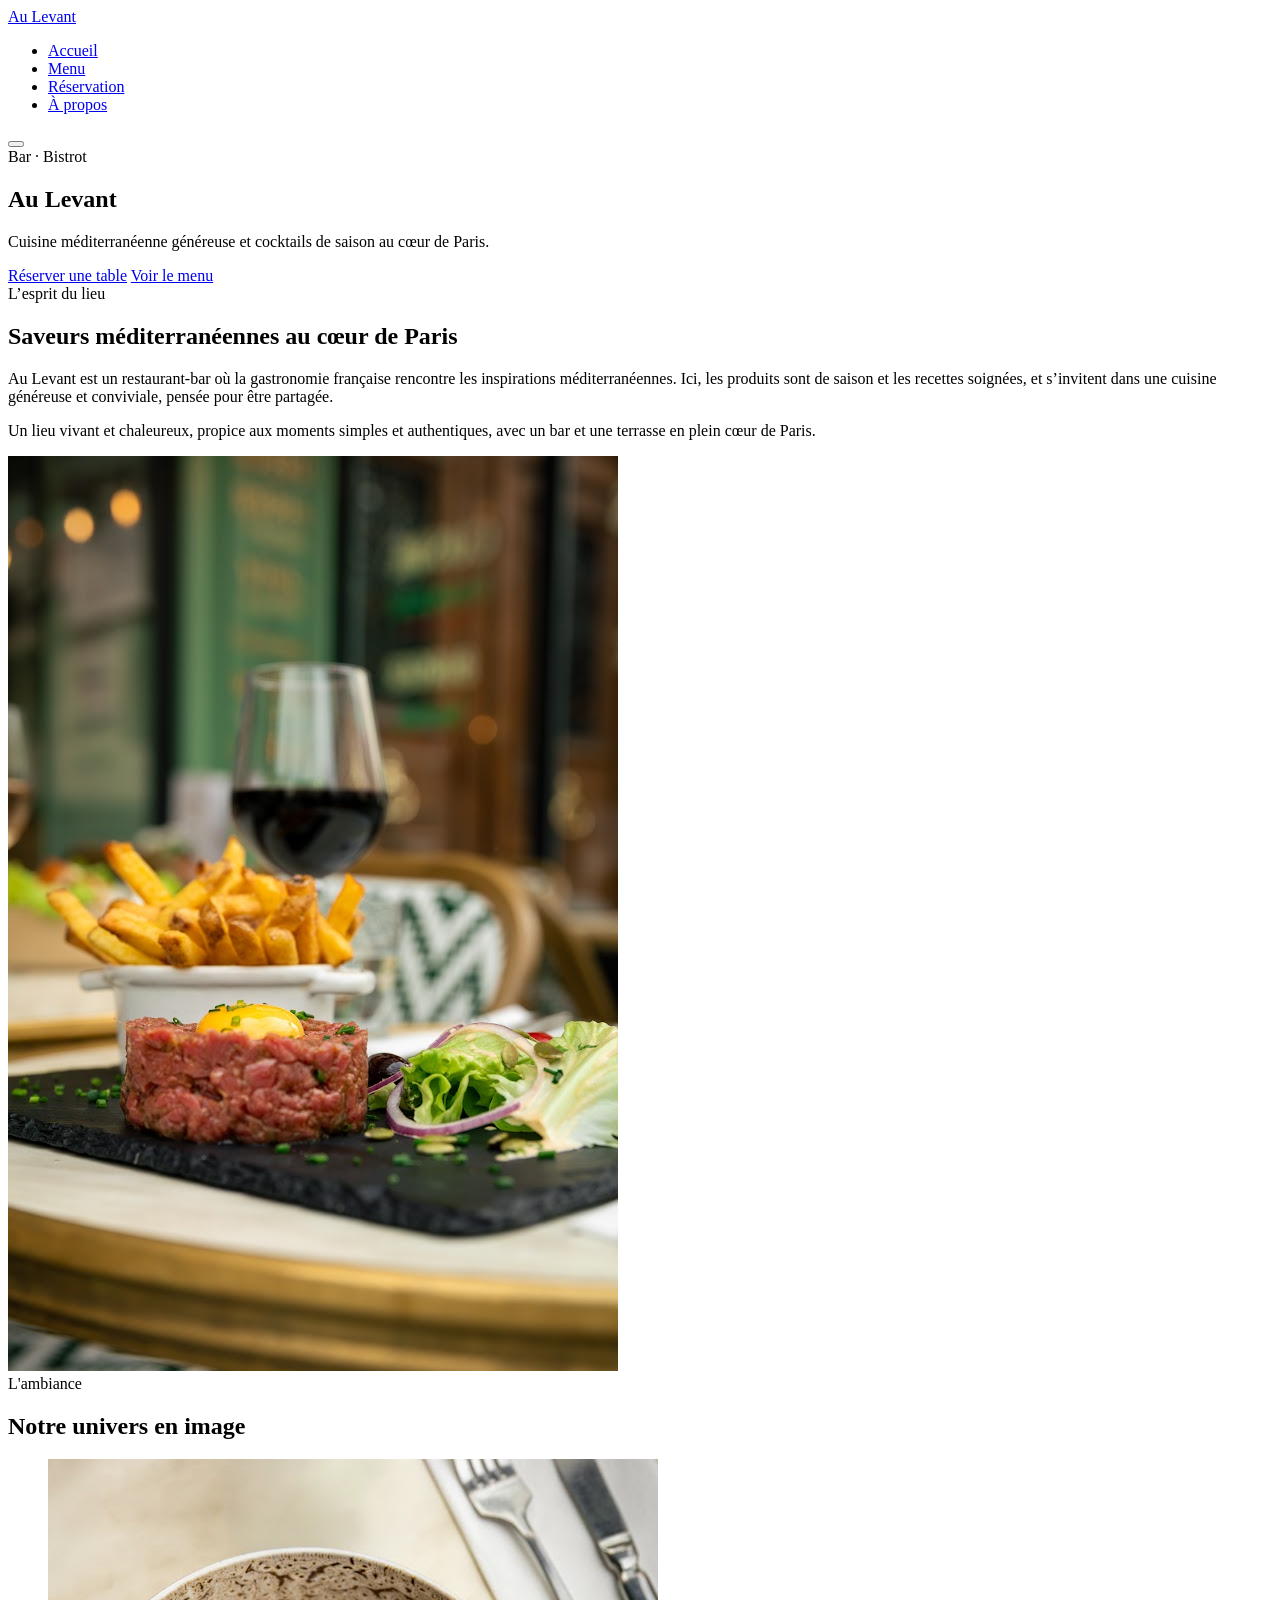
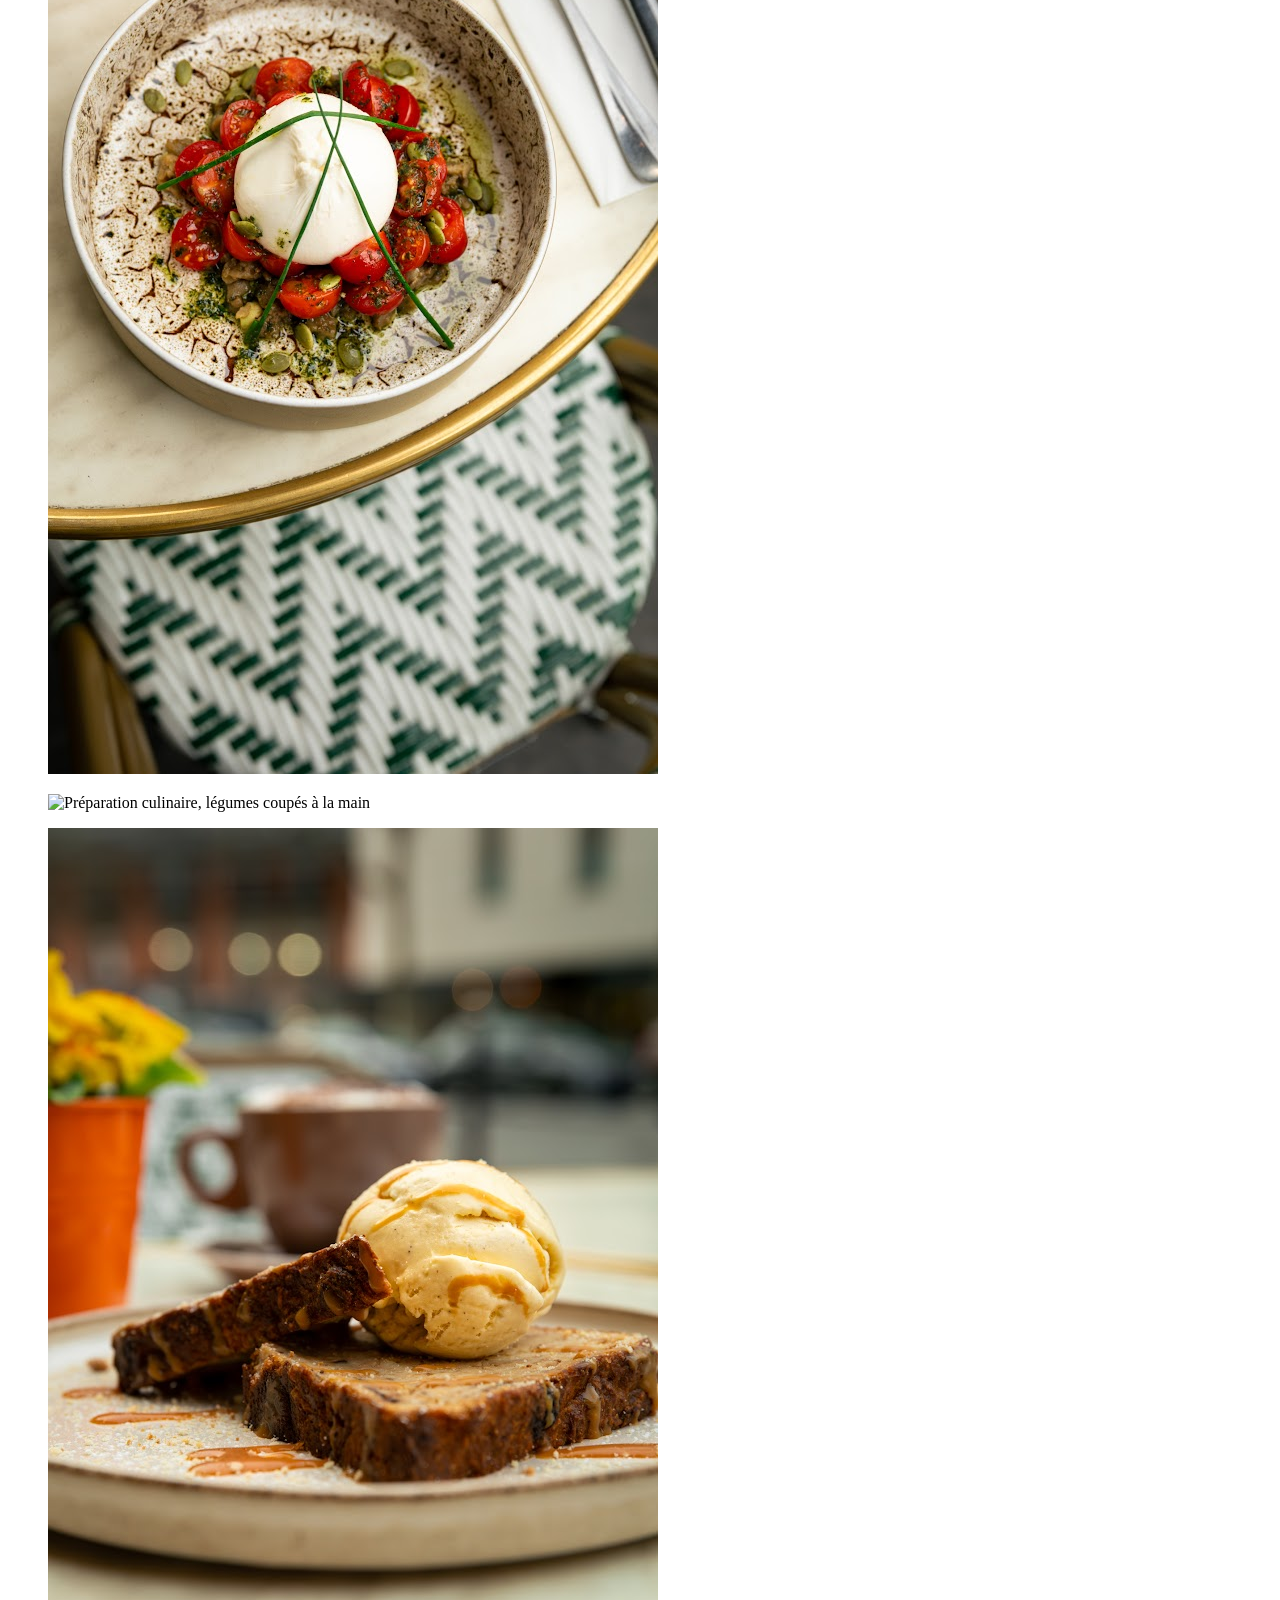
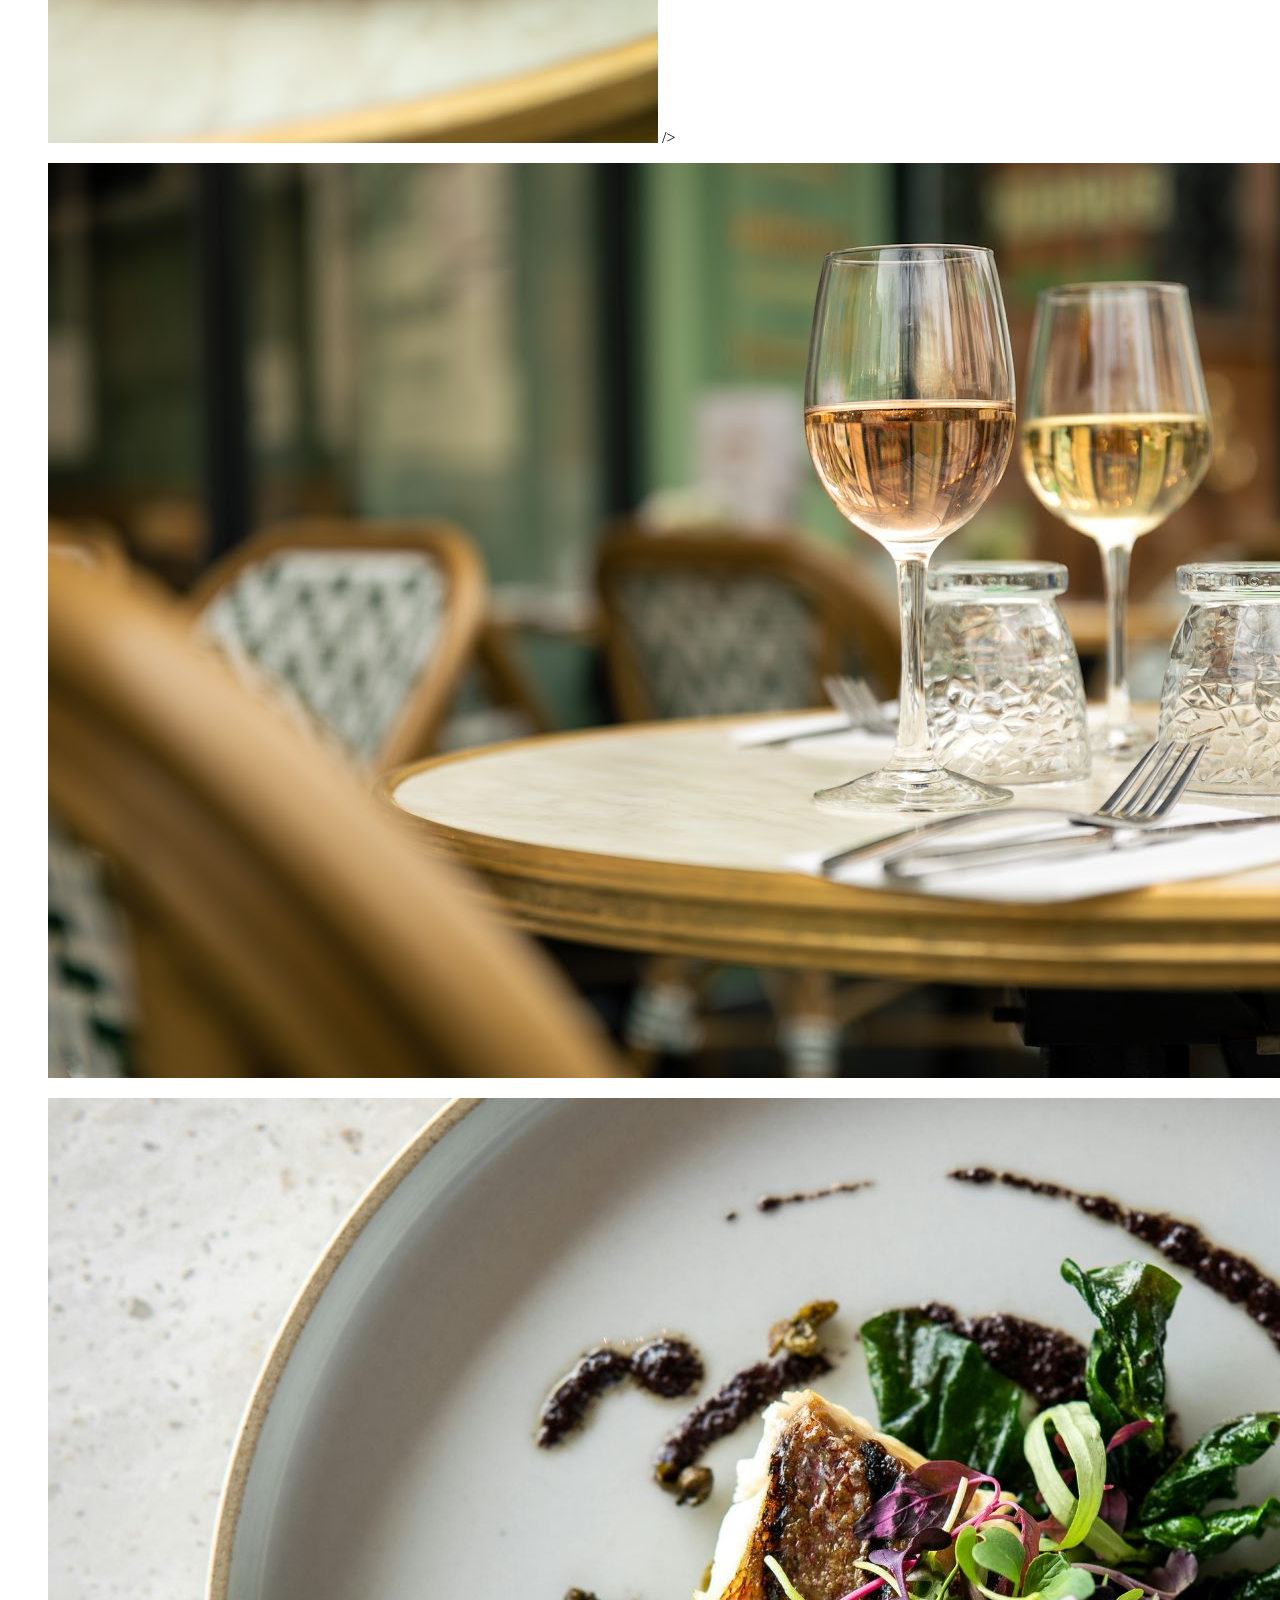
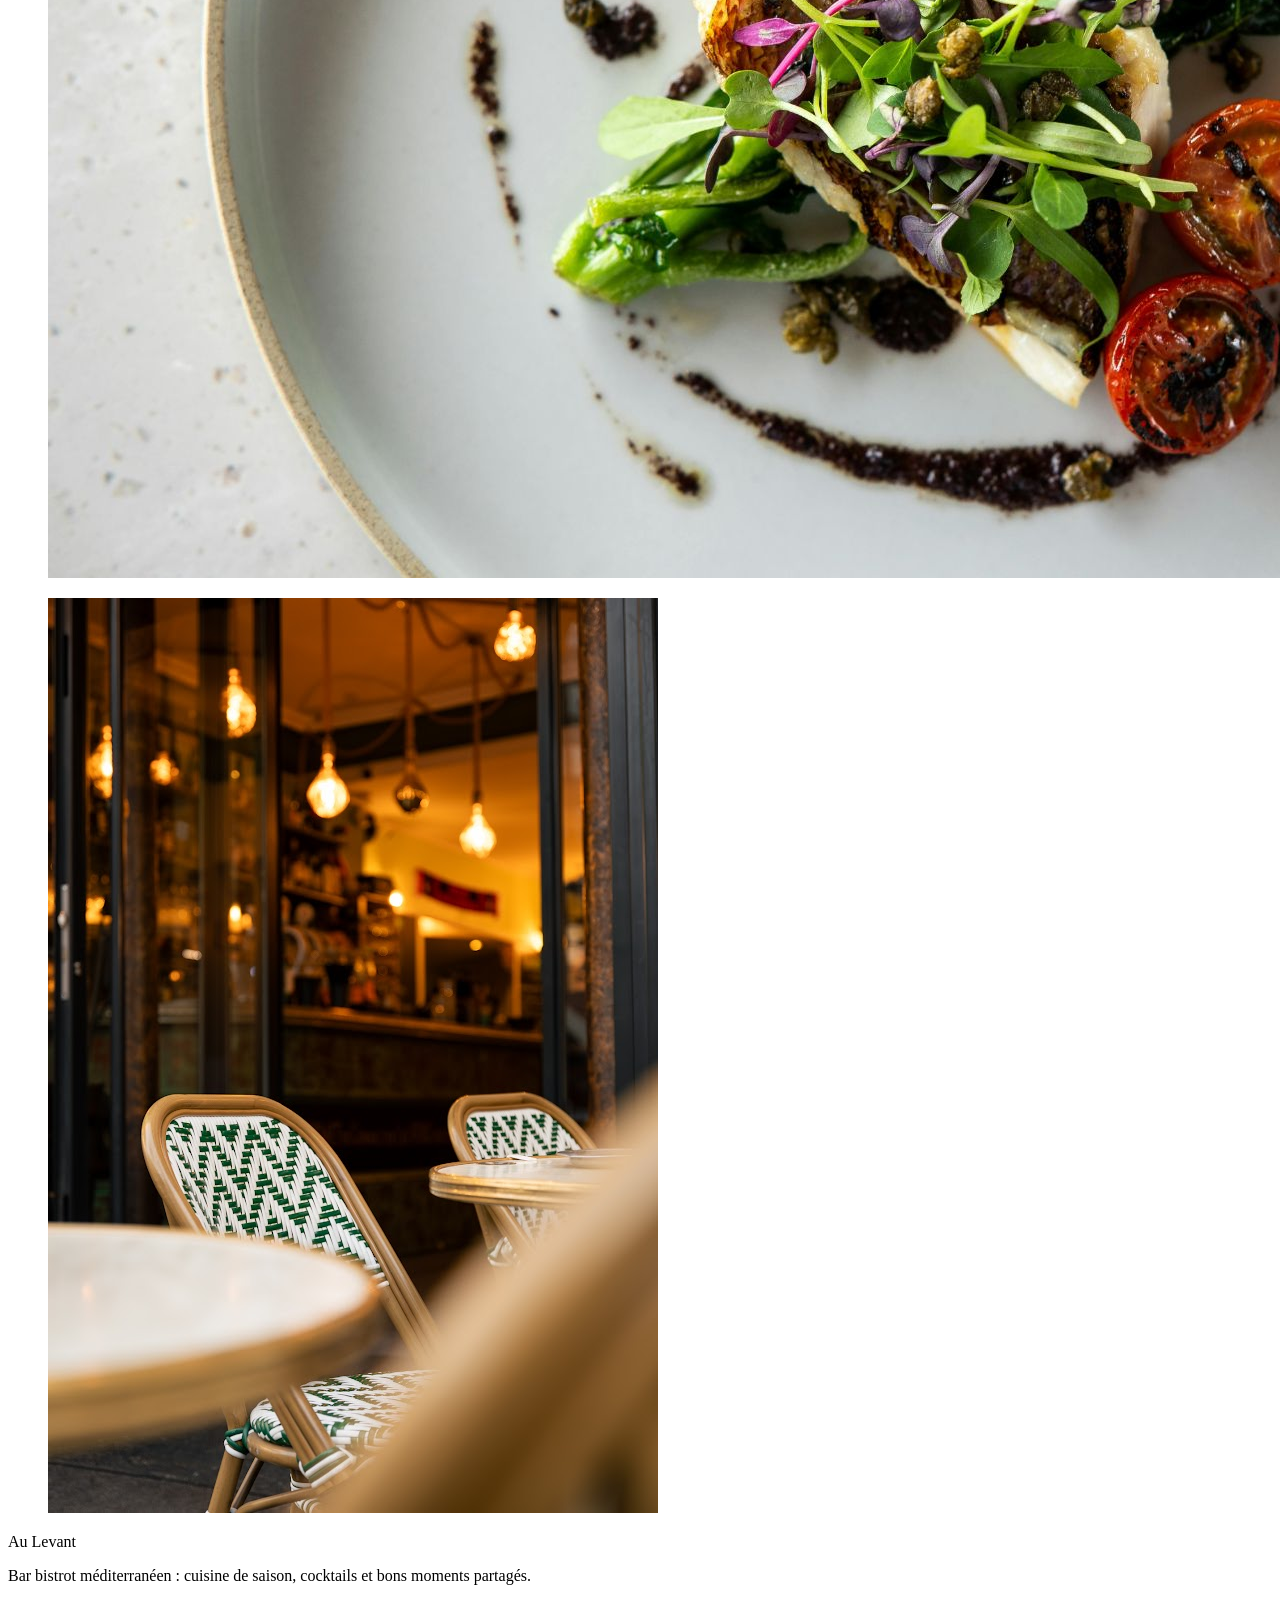
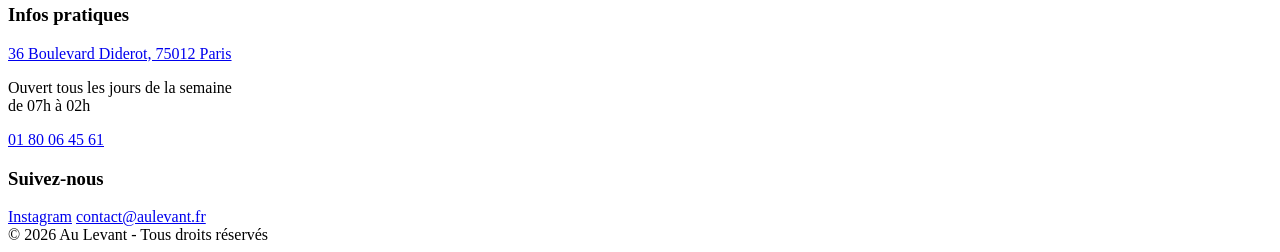
==== index.html @ 6032b346 "Add files to root for GitHub Pages" ====
<!doctype html>
<html lang="fr">
  <head>
    <meta charset="UTF-8" />
    <meta name="viewport" content="width=device-width, initial-scale=1.0" />
    <title>Au Levant - Bar Bistrot</title>
    <link rel="preconnect" href="https://fonts.googleapis.com" />
    <link rel="preconnect" href="https://fonts.gstatic.com" crossorigin />
    <link
      href="https://fonts.googleapis.com/css2?family=Fraunces:opsz,wght@9..144,600;9..144,700&family=Inter:wght@400;500;600&display=swap"
      rel="stylesheet"
    />
    <link rel="stylesheet" href="style.css" />
  </head>

  <body>
    <header>
      <div class="header-inner">
        <a href="#" class="logo">Au Levant</a>
        <nav>
          <ul>
            <li><a href="#accueil">Accueil</a></li>
            <li><a href="Menu.html">Menu</a></li>
            <li><a href="Reservation.html">Réservation</a></li>
            <li><a href="apropos.html">À propos</a></li>
          </ul>
        </nav>
        <button class="nav-toggle" aria-label="Ouvrir le menu">
          <span></span><span></span><span></span>
        </button>
      </div>
    </header>

    <section class="hero" id="accueil">
      <div class="hero-content">
        <span class="hero-eyebrow">Bar · Bistrot</span>
        <h1>Au Levant</h1>
        <p>
          Cuisine méditerranéenne généreuse et cocktails de saison au cœur de
          Paris.
        </p>
        <div class="hero-buttons">
          <a href="Reservation.html" class="btn btn-primary"
            >Réserver une table</a
          >
          <a href="Menu.html" class="btn btn-secondary">Voir le menu</a>
        </div>
      </div>
    </section>

    <section class="presentation" id="presentation">
      <div class="presentation-text">
        <span class="surtitre">L’esprit du lieu</span>
        <h2>Saveurs méditerranéennes au cœur de Paris</h2>
        <p>
          Au Levant est un restaurant-bar où la gastronomie française rencontre
          les inspirations méditerranéennes. Ici, les produits sont de saison et
          les recettes soignées, et s’invitent dans une cuisine généreuse et
          conviviale, pensée pour être partagée.
        </p>
        <p>
          Un lieu vivant et chaleureux, propice aux moments simples et
          authentiques, avec un bar et une terrasse en plein cœur de Paris.
        </p>
      </div>
      <div class="presentation-img">
        <img
          src="Images/tartare image terasse.jpg"
          alt="Assiette de tartare de bœuf avec salade, frites maison et verre de vin."
        />
      </div>
    </section>

    <section class="galerie" id="menu-section">
      <div class="galerie-header">
        <span class="surtitre">L'ambiance</span>
        <h2>Notre univers en image</h2>
      </div>
      <div class="galerie-grid">
        <figure>
          <img
            src="Images/Burrata.jpg"
            alt="Assiette de burrata crémeuse accompagnée de tomates cerises fraîches"
          />
        </figure>
        <figure>
          <img
            src="https://images.unsplash.com/photo-1551218808-94e220e084d2?w=600&q=80"
            alt="Préparation culinaire, légumes coupés à la main"
          />
        </figure>
        <figure>
          <img
            src="Images/pain perdu.jpg"
            alt="Pain perdu servi avec une boule de glace au restaurant Au Levant."
          />
          />
        </figure>
        <figure>
          <img
            src="Images/Boisson terassejpg.jpg"
            alt="Table de terrasse avec des verres de vin au restaurant Au Levant."
          />
        </figure>
        <figure>
          <img
            src="Images/Plat Au Levant.jpg"
            alt="Assiette de poisson avec salade fraîche."
          />
        </figure>
        <figure>
          <img
            src="Images/ambiance du restaurant.jpg"
            alt="Ambiance du restaurant Au Levant avec terrasse et salle intérieure."
          />
        </figure>
      </div>
    </section>

    <footer id="reservation">
      <div class="footer-inner">
        <div class="footer-brand">
          <div class="logo">Au Levant</div>
          <p>
            Bar bistrot méditerranéen : cuisine de saison, cocktails et bons
            moments partagés.
          </p>
        </div>
        <div class="footer-col">
          <h3>Infos pratiques</h3>
          <a
            href="https://www.bing.com/maps/directions?ty=0&v=2&sV=1&rtp=%7Epos.48.8460693359375_2.3769359588623047__Au%2520Levant_&mode=d&cp=48.846069%7E2.376936&lvl=16&style=r"
            target="_blank"
            rel="noopener"
            >36 Boulevard Diderot, 75012 Paris</a
          >
          <p>Ouvert tous les jours de la semaine<br />de 07h à 02h</p>
          <a href="tel:+33180064561">01 80 06 45 61</a>
        </div>
        <div class="footer-col">
          <h3>Suivez-nous</h3>
          <a
            href="https://www.instagram.com/aulevantcafe/"
            target="_blank"
            rel="noopener"
            >Instagram</a
          >
          <a href="mailto:contact@aulevant.fr">contact@aulevant.fr</a>
        </div>
      </div>
      <div class="footer-bottom">© 2026 Au Levant - Tous droits réservés</div>
    </footer>

    <script>
      const navToggle = document.querySelector(".nav-toggle");
      const navElement = document.querySelector("nav");

      navToggle.addEventListener("click", () => {
        navElement.classList.toggle("nav-open");
        navToggle.classList.toggle("is-active");
      });

      navElement.querySelectorAll("a").forEach((link) => {
        link.addEventListener("click", () => {
          navElement.classList.remove("nav-open");
          navToggle.classList.remove("is-active");
        });
      });
    </script>
  </body>
</html>
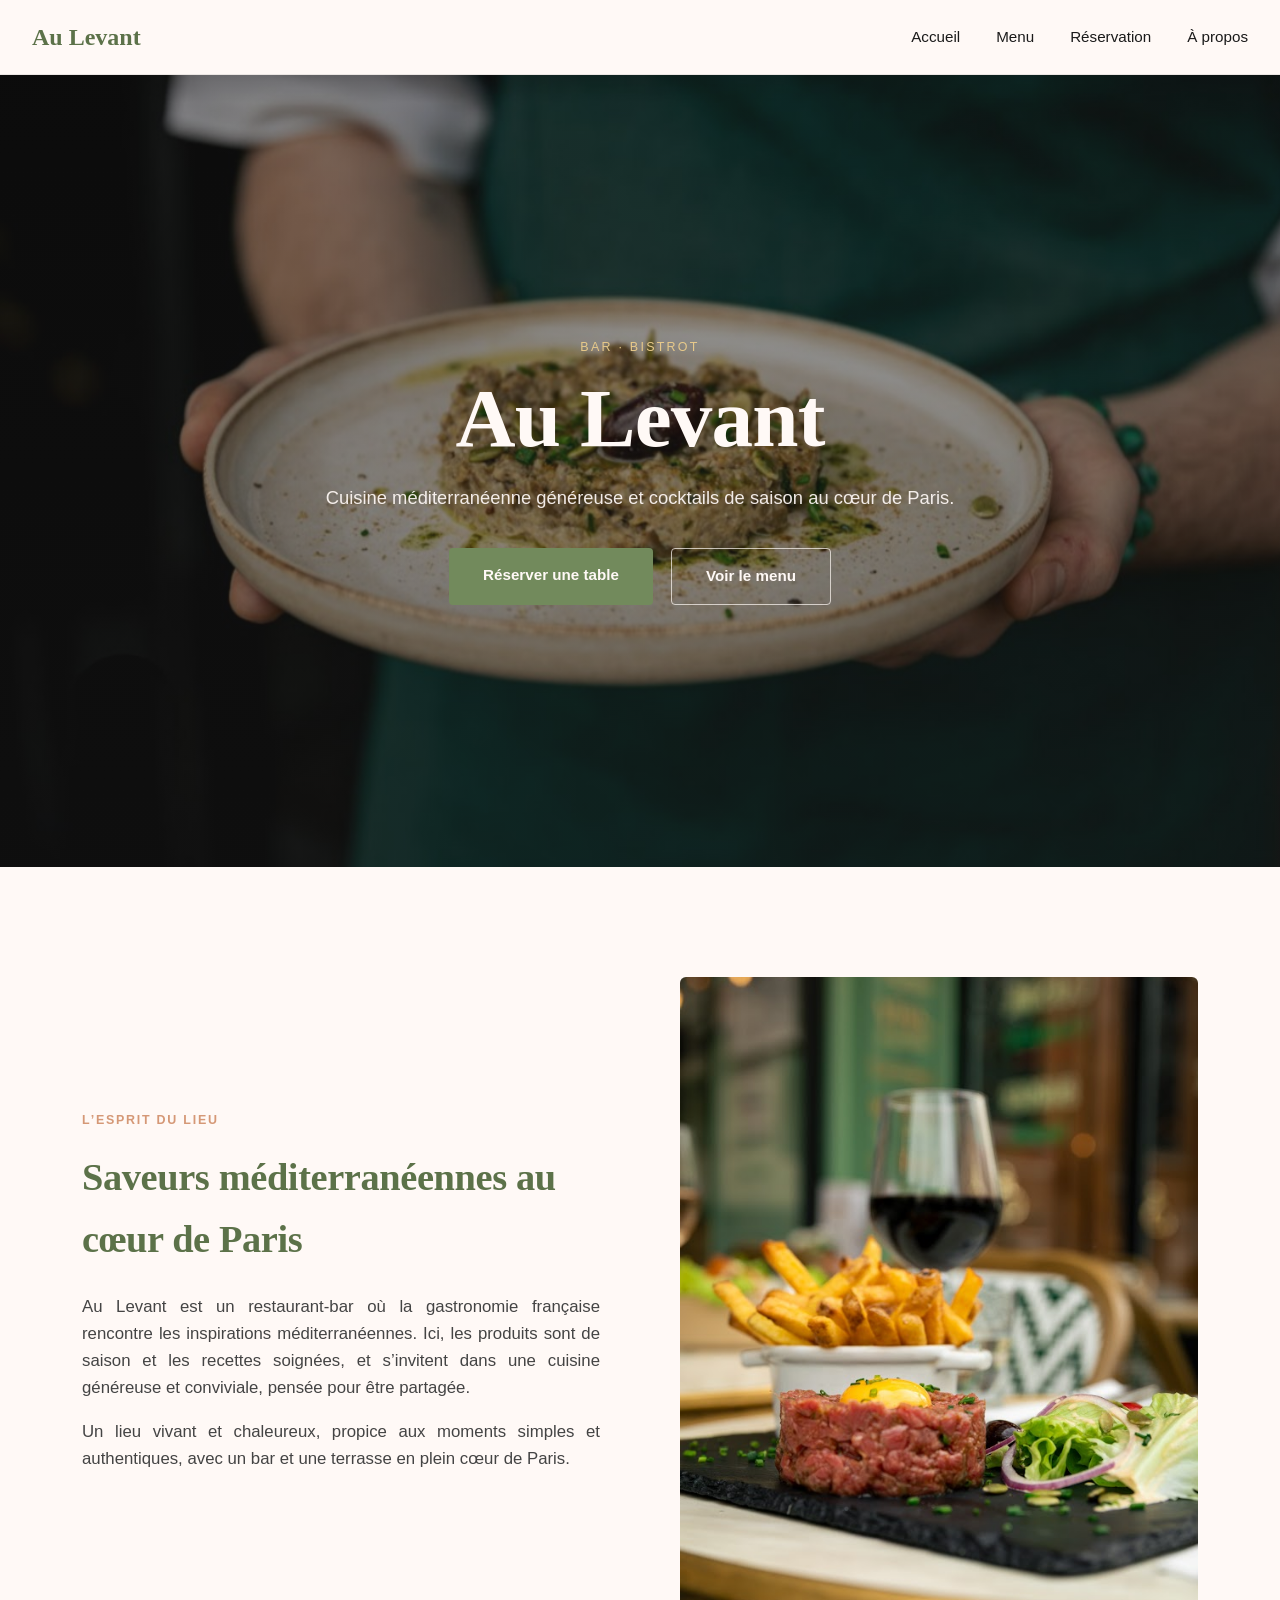
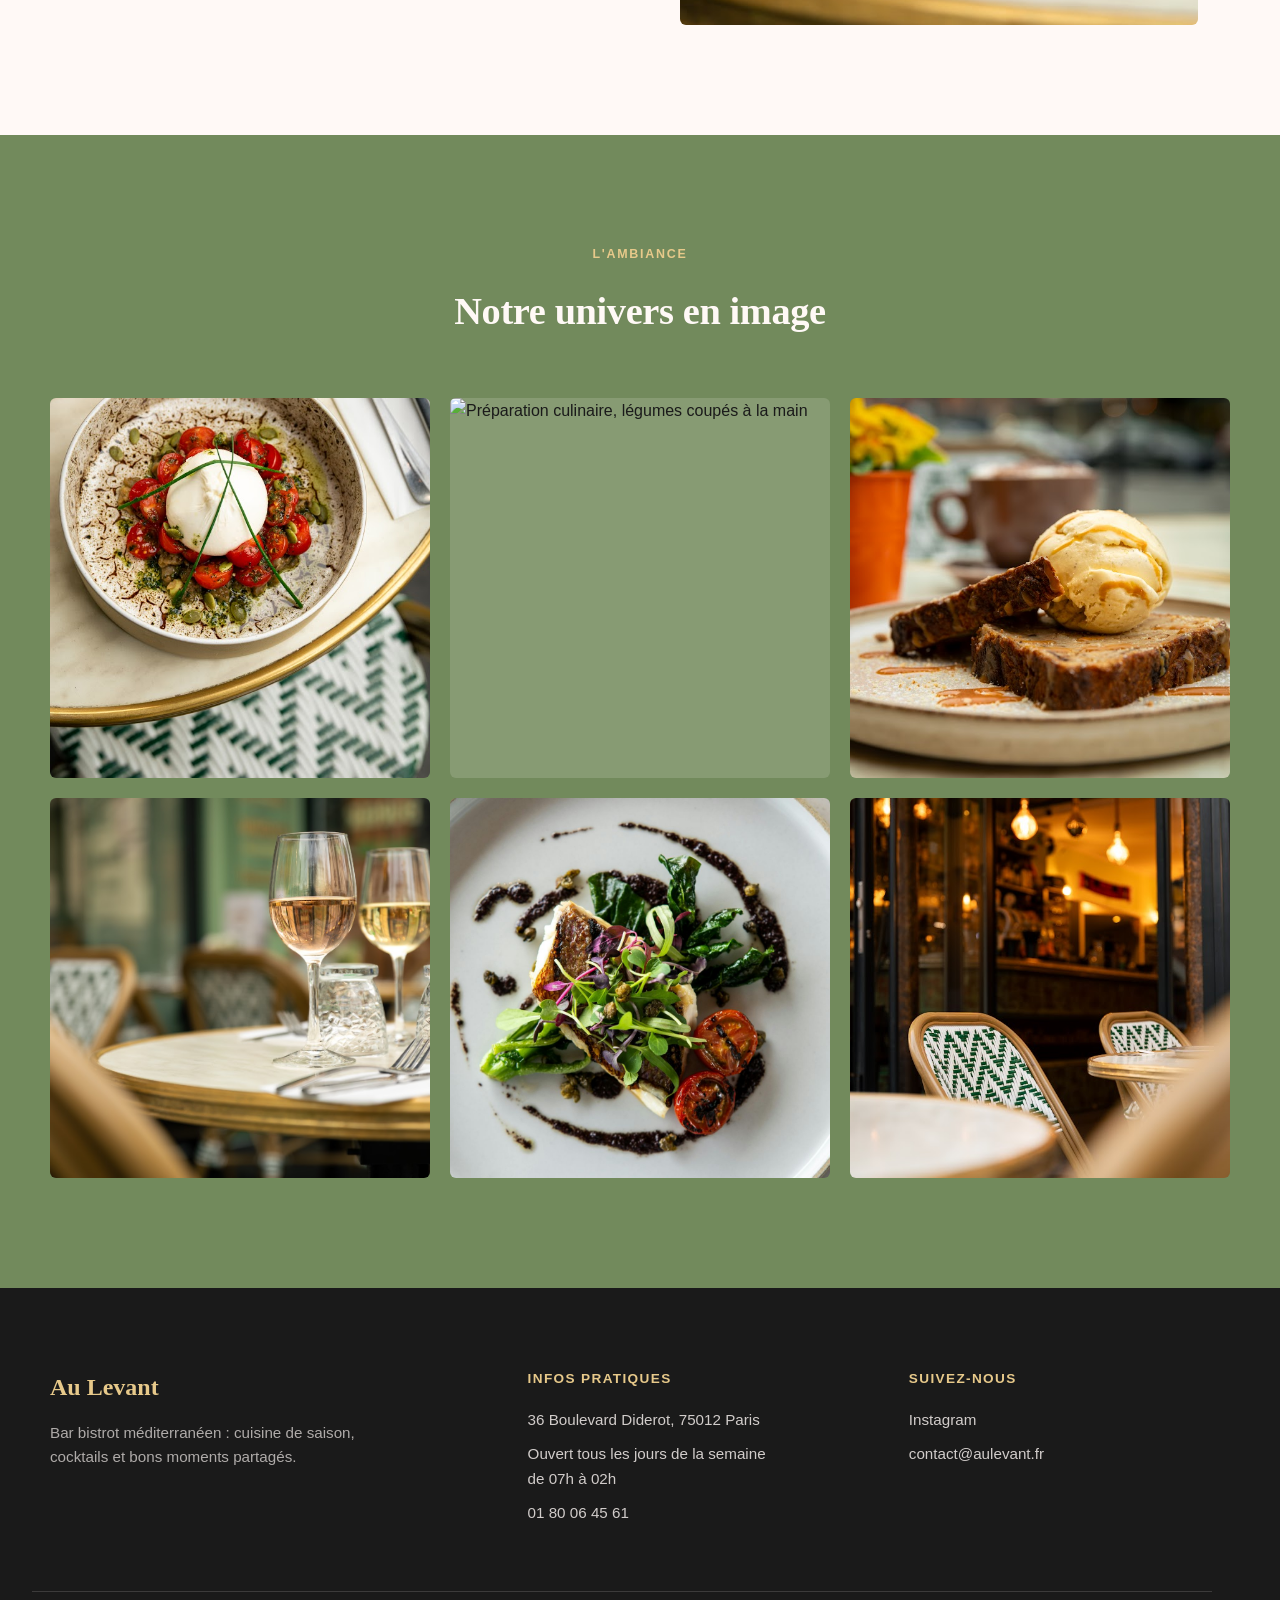
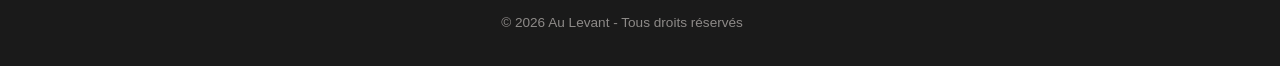
==== commit 2dd6b450: "Fix HTML encoding issues in index.html" ====
--- a/index.html
+++ b/index.html
@@ -10,7 +10,7 @@
       href="https://fonts.googleapis.com/css2?family=Fraunces:opsz,wght@9..144,600;9..144,700&family=Inter:wght@400;500;600&display=swap"
       rel="stylesheet"
     />
-    <link rel="stylesheet" href="style.css" />
+    <link rel="stylesheet" href="Style.css" />
   </head>
 
   <body>
--- a/Style.css
+++ b/Style.css
@@ -0,0 +1,1095 @@
+:root {
+  --blanc-rose: #FFF9F6;
+  --vert-sauge: #728a5c;
+  --vert-sauge-fonce: #5c7249;
+  --orange-grise: #d59876;
+  --noir: #1a1a1a;
+  --jaune-sable: #E7C98A;
+}
+
+* { margin: 0; padding: 0; box-sizing: border-box; }
+
+html { scroll-behavior: smooth; }
+
+body {
+  font-family: 'Inter', sans-serif;
+  color: var(--noir);
+  background: var(--blanc-rose);
+  line-height: 1.6;
+}
+
+h1, h2, h3, .titre-accent {
+  font-family: 'Fraunces', serif;
+  font-weight: 700;
+  letter-spacing: -0.01em;
+}
+
+a { text-decoration: none; color: inherit; }
+
+img { display: block; max-width: 100%; }
+
+/* ===== HEADER ===== */
+header {
+  position: sticky;
+  top: 0;
+  z-index: 100;
+  background: var(--blanc-rose);
+  border-bottom: 1px solid rgba(0,0,0,0.08);
+}
+
+.header-inner {
+  max-width: 1400px;
+  margin: 0 auto;
+  padding: 18px 32px;
+  display: flex;
+  flex-wrap: nowrap;
+  justify-content: space-between;
+  align-items: center;
+}
+
+.logo {
+  font-family: 'Fraunces', serif;
+  font-weight: 700;
+  font-size: 1.5rem;
+  color: var(--vert-sauge-fonce);
+  flex-shrink: 0;
+}
+
+nav ul {
+  list-style: none;
+  display: flex;
+  flex-wrap: nowrap;
+  gap: 36px;
+}
+
+nav a {
+  font-size: 0.95rem;
+  font-weight: 500;
+  position: relative;
+  padding-bottom: 4px;
+}
+
+nav a::after {
+  content: '';
+  position: absolute;
+  left: 0;
+  bottom: 0;
+  width: 0;
+  height: 2px;
+  background: var(--orange-grise);
+  transition: width 0.25s ease;
+}
+
+nav a:hover::after { width: 100%; }
+ 
+.nav-toggle {
+  display: none;
+  flex-direction: column;
+  gap: 5px;
+  background: none;
+  border: none;
+  cursor: pointer;
+  padding: 8px;
+}
+
+.nav-toggle span {
+  width: 24px;
+  height: 2px;
+  background: var(--noir);
+}
+
+/* ===== HERO ===== */
+.hero {
+  position: relative;
+  min-height: 88vh;
+  display: flex;
+  align-items: center;
+  justify-content: center;
+  text-align: center;
+  overflow: hidden;
+  background: linear-gradient(180deg, rgba(26,26,26,0.45), rgba(26,26,26,0.55)),
+              url('Images/Assiète\ hero.jpg') center/cover;
+}
+
+.hero-content {
+  position: relative;
+  color: var(--blanc-rose);
+  padding: 0 24px;
+  max-width: 720px;
+}
+
+.hero-eyebrow {
+  font-family: 'Inter', sans-serif;
+  text-transform: uppercase;
+  letter-spacing: 0.18em;
+  font-size: 0.78rem;
+  color: var(--jaune-sable);
+  margin-bottom: 18px;
+  display: block;
+}
+
+.hero h1 {
+  font-size: clamp(2.8rem, 7vw, 5.2rem);
+  line-height: 1.02;
+  margin-bottom: 22px;
+}
+ 
+.hero p {
+  font-size: 1.15rem;
+  color: rgba(255,249,246,0.92);
+  margin-bottom: 36px;
+}
+
+.hero-buttons {
+  display: flex;
+  gap: 18px;
+  justify-content: center;
+  flex-wrap: wrap;
+}
+ 
+.btn {
+  display: inline-block;
+  padding: 15px 34px;
+  border-radius: 4px;
+  font-family: 'Inter', sans-serif;
+  font-weight: 600;
+  font-size: 0.95rem;
+  transition: transform 0.2s ease, box-shadow 0.2s ease;
+}
+ 
+.btn-primary {
+  background: var(--vert-sauge);
+  color: var(--blanc-rose);
+}
+ 
+.btn-secondary {
+  background: transparent;
+  color: var(--blanc-rose);
+  border: 1.5px solid rgba(255,249,246,0.7);
+}
+ 
+.btn:hover {
+  transform: translateY(-2px);
+  box-shadow: 0 8px 20px rgba(0,0,0,0.2);
+}
+ 
+/* ===== PRESENTATION ===== */
+.presentation {
+  max-width: 1180px;
+  margin: 0 auto;
+  padding: 110px 32px;
+  display: grid;
+  grid-template-columns: 1fr 1fr;
+  gap: 80px;
+  align-items: center;
+}
+ 
+.presentation-text .surtitre {
+  color: var(--orange-grise);
+  font-weight: 600;
+  text-transform: uppercase;
+  letter-spacing: 0.14em;
+  font-size: 0.78rem;
+  margin-bottom: 16px;
+  display: block;
+}
+ 
+.presentation-text h2 {
+  font-size: 2.4rem;
+  margin-bottom: 24px;
+  color: var(--vert-sauge-fonce);
+}
+ 
+.presentation-text p {
+  font-size: 1.05rem;
+  color: #444;
+  margin-bottom: 18px;
+  text-align: justify;
+}
+ 
+.presentation-img {
+  border-radius: 6px;
+  overflow: hidden;
+  aspect-ratio: 4/5;
+}
+ 
+.presentation-img img {
+  width: 100%;
+  height: 100%;
+  object-fit: cover;
+}
+ 
+/* ===== GALERIE ===== */
+.galerie {
+  background: var(--vert-sauge);
+  padding: 110px 32px;
+}
+ 
+.galerie-header {
+  max-width: 1180px;
+  margin: 0 auto 56px;
+  text-align: center;
+  color: var(--blanc-rose);
+}
+ 
+.galerie-header .surtitre {
+  color: var(--jaune-sable);
+  font-weight: 600;
+  text-transform: uppercase;
+  letter-spacing: 0.14em;
+  font-size: 0.78rem;
+  margin-bottom: 16px;
+  display: block;
+}
+ 
+.galerie-header h2 { font-size: 2.4rem; }
+ 
+.galerie-grid {
+  max-width: 1180px;
+  margin: 0 auto;
+  display: grid;
+  grid-template-columns: repeat(3, 1fr);
+  gap: 20px;
+}
+ 
+.galerie-grid figure {
+  border-radius: 6px;
+  overflow: hidden;
+  aspect-ratio: 1/1;
+  background: rgba(255,249,246,0.15);
+}
+ 
+.galerie-grid img {
+  width: 100%;
+  height: 100%;
+  object-fit: cover;
+  transition: transform 0.4s ease;
+}
+ 
+.galerie-grid figure:hover img { transform: scale(1.06); }
+ 
+/* ===== FOOTER ===== */
+footer {
+  background: var(--noir);
+  color: var(--blanc-rose);
+  padding: 80px 32px 32px;
+}
+ 
+.footer-inner {
+  max-width: 1180px;
+  margin: 0 auto;
+  display: grid;
+  grid-template-columns: 1.3fr 1fr 1fr;
+  gap: 60px;
+  padding-bottom: 56px;
+}
+ 
+.footer-brand .logo { color: var(--jaune-sable); margin-bottom: 14px; }
+ 
+.footer-brand p {
+  color: rgba(255,249,246,0.65);
+  font-size: 0.95rem;
+  max-width: 320px;
+}
+ 
+.footer-col h3 {
+  font-family: 'Inter', sans-serif;
+  font-weight: 600;
+  font-size: 0.85rem;
+  text-transform: uppercase;
+  letter-spacing: 0.1em;
+  color: var(--jaune-sable);
+  margin-bottom: 18px;
+}
+ 
+.footer-col p, .footer-col a {
+  color: rgba(255,249,246,0.8);
+  font-size: 0.95rem;
+  display: block;
+  margin-bottom: 10px;
+}
+ 
+.footer-col a:hover { color: var(--jaune-sable); }
+ 
+.footer-social {
+  display: flex;
+  gap: 14px;
+  margin-top: 14px;
+}
+ 
+.footer-social a {
+  width: 38px;
+  height: 38px;
+  border-radius: 50%;
+  border: 1px solid rgba(255,249,246,0.3);
+  display: flex;
+  align-items: center;
+  justify-content: center;
+  font-size: 0.85rem;
+}
+
+.footer-bottom {
+  max-width: 1180px;
+  margin: 0;
+  border-top: 1px solid rgba(255,249,246,0.15);
+  padding-top: 20px;
+  font-size: 0.85rem;
+  color: rgba(255,249,246,0.5);
+  text-align: center;
+}
+ 
+ 
+/* ===== RESPONSIVE ===== */
+@media (max-width: 860px) {
+  nav ul { display: none; }
+  .nav-toggle { display: flex; }
+  .presentation { grid-template-columns: 1fr; gap: 40px; padding: 70px 24px; }
+  .galerie { padding: 70px 24px; }
+  .galerie-grid { grid-template-columns: repeat(2, 1fr); }
+  .footer-inner { grid-template-columns: 1fr; gap: 40px; }
+  .hero h1 { font-size: clamp(2.2rem, 9vw, 3.2rem); }
+
+  /* Menu mobile déroulant, activé par JavaScript via la classe .nav-open */
+  nav.nav-open ul {
+    display: flex;
+    flex-direction: column;
+    position: absolute;
+    top: 100%;
+    left: 0;
+    right: 0;
+    background: var(--blanc-rose);
+    padding: 24px 32px;
+    gap: 22px;
+    border-bottom: 1px solid rgba(0,0,0,0.08);
+    box-shadow: 0 12px 24px rgba(0,0,0,0.08);
+  }
+ 
+  header { position: sticky; }
+ 
+  .header-inner { position: relative; }
+ 
+  /* Transforme le hamburger en croix quand le menu est ouvert */
+  .nav-toggle.is-active span:nth-child(1) {
+    transform: translateY(7px) rotate(45deg);
+  }
+  .nav-toggle.is-active span:nth-child(2) {
+    opacity: 0;
+  }
+  .nav-toggle.is-active span:nth-child(3) {
+    transform: translateY(-7px) rotate(-45deg);
+  }
+ 
+  .nav-toggle span {
+    transition: transform 0.25s ease, opacity 0.25s ease;
+  }
+}
+ 
+@media (max-width: 480px) {
+  .galerie-grid { grid-template-columns: 1fr 1fr; gap: 12px; }
+  .hero-buttons { flex-direction: column; width: 100%; }
+  .btn { width: 100%; text-align: center; }
+}
+ 
+/* Accessibilité : focus visible */
+a:focus-visible, button:focus-visible {
+  outline: 2px solid var(--orange-grise);
+  outline-offset: 3px;
+}
+ 
+@media (prefers-reduced-motion: reduce) {
+  * { transition: none !important; }
+}
+
+/* ===== PAGE RESERVATION ===== */
+.reservation-hero {
+  background: var(--vert-sauge);
+  padding: 100px 32px 70px;
+  text-align: center;
+  color: var(--blanc-rose);
+}
+ 
+.reservation-hero-content {
+  max-width: 640px;
+  margin: 0 auto;
+}
+ 
+.reservation-hero-content .hero-eyebrow {
+  color: var(--jaune-sable);
+}
+ 
+.reservation-hero-content h1 {
+  font-size: clamp(2.4rem, 6vw, 3.6rem);
+  margin: 14px 0 18px;
+}
+ 
+.reservation-hero-content p {
+  font-size: 1.05rem;
+  color: rgba(255,249,246,0.9);
+}
+ 
+.reservation-options {
+  max-width: 680px;
+  margin: 0 auto;
+  padding: 90px 32px;
+}
+ 
+.reservation-form-wrap .surtitre {
+  color: var(--orange-grise);
+  font-weight: 600;
+  text-transform: uppercase;
+  letter-spacing: 0.14em;
+  font-size: 0.78rem;
+  margin-bottom: 14px;
+  display: block;
+}
+ 
+.reservation-form-wrap h2 {
+  font-size: 2rem;
+  margin-bottom: 28px;
+  color: var(--vert-sauge-fonce);
+}
+ 
+.form-row {
+  margin-bottom: 20px;
+}
+ 
+.form-row-split {
+  display: grid;
+  grid-template-columns: 1fr 1fr;
+  gap: 20px;
+}
+ 
+.form-row label {
+  display: block;
+  font-size: 0.9rem;
+  font-weight: 500;
+  margin-bottom: 8px;
+  color: var(--noir);
+}
+ 
+.form-row input,
+.form-row select,
+.form-row textarea {
+  width: 100%;
+  padding: 13px 16px;
+  border: 1px solid rgba(0,0,0,0.15);
+  border-radius: 5px;
+  font-family: 'Inter', sans-serif;
+  font-size: 0.95rem;
+  background: white;
+  color: var(--noir);
+}
+ 
+.form-row input:focus,
+.form-row select:focus,
+.form-row textarea:focus {
+  outline: none;
+  border-color: var(--vert-sauge);
+}
+ 
+.hidden-field { display: none; }
+ 
+.form-submit {
+  border: none;
+  cursor: pointer;
+  margin-top: 8px;
+}
+ 
+.form-result {
+  margin-top: 16px;
+  font-size: 0.92rem;
+  min-height: 1.2em;
+}
+ 
+.form-result-pending { color: #777; }
+.form-result-success { color: var(--vert-sauge-fonce); font-weight: 500; }
+.form-result-error { color: #b04a3a; font-weight: 500; }
+
+.reservation-image-section {
+  padding: 0px 20px 80px;
+}
+
+.reservation-image {
+  width: 85%;
+  max-width: 1000px;
+  margin: 0 auto;
+  overflow: hidden;
+  border-radius: 15px;
+}
+
+.reservation-image img {
+  width: 100%;
+  height: auto;
+  display: block;
+}
+
+.reservation-caption {
+  text-align: center;
+  max-width: 680px;
+  margin: 0 auto;
+  padding: 40px 32px;
+  font-size: 1.05rem;
+  color: #444;
+  line-height: 1.7;
+  font-style: italic;
+}
+ 
+@media (max-width: 860px) {
+  .reservation-options {
+    padding: 60px 24px;
+  }
+  .form-row-split {
+    grid-template-columns: 1fr;
+    gap: 0;
+  }
+}
+ 
+/* ===== PAGE A PROPOS ===== */
+.apropos-hero {
+  background: var(--vert-sauge);
+  padding: 100px 32px 70px;
+  text-align: center;
+  color: var(--blanc-rose);
+}
+ 
+.apropos-hero-content {
+  max-width: 780px;
+  margin: 0 auto;
+}
+ 
+.apropos-hero-content .hero-eyebrow {
+  color: var(--jaune-sable);
+}
+ 
+.apropos-hero-content h1 {
+  font-size: clamp(2.2rem, 5.5vw, 3.4rem);
+  margin-top: 14px;
+  line-height: 1.15;
+}
+ 
+.apropos-bloc {
+  max-width: 1400px;
+  margin: 0 auto;
+  padding: 90px 32px;
+  display: grid;
+  grid-template-columns: 1fr 1fr;
+  gap: 70px;
+  align-items: center;
+}
+ 
+.apropos-bloc-inverse .apropos-img {
+  order: 2;
+}
+ 
+.apropos-bloc-inverse .apropos-text {
+  order: 1;
+}
+ 
+.apropos-img {
+  border-radius: 8px;
+  overflow: hidden;
+  aspect-ratio: 4/3;
+}
+ 
+.apropos-img img {
+  width: 100%;
+  height: 100%;
+  object-fit: cover;
+}
+ 
+.apropos-text .surtitre {
+  color: var(--orange-grise);
+  font-weight: 600;
+  text-transform: uppercase;
+  letter-spacing: 0.14em;
+  font-size: 0.78rem;
+  margin-bottom: 14px;
+  display: block;
+}
+ 
+.apropos-text h2 {
+  font-size: 2.1rem;
+  margin-bottom: 22px;
+  color: var(--vert-sauge-fonce);
+}
+ 
+.apropos-text p {
+  font-size: 1.02rem;
+  color: #444;
+  margin-bottom: 16px;
+  text-align: justify;
+  max-width: 15cm;
+}
+ 
+.apropos-valeurs {
+  background: var(--jaune-sable);
+  padding: 100px 32px;
+}
+ 
+.apropos-valeurs-header {
+  max-width: 1400px;
+  margin: 0 auto 50px;
+  text-align: center;
+}
+ 
+.apropos-valeurs-header .surtitre {
+  color: var(--vert-sauge-fonce);
+  font-weight: 600;
+  text-transform: uppercase;
+  letter-spacing: 0.14em;
+  font-size: 0.78rem;
+  margin-bottom: 14px;
+  display: block;
+}
+ 
+.apropos-valeurs-header h2 {
+  font-size: 2.2rem;
+  color: var(--noir);
+}
+ 
+.apropos-valeurs-grid {
+  max-width: 1100px;
+  margin: 0 auto;
+  display: grid;
+  grid-template-columns: repeat(3, 1fr);
+  gap: 32px;
+}
+ 
+.valeur-card {
+  background: var(--blanc-rose);
+  border-radius: 8px;
+  padding: 36px 28px;
+  text-align: center;
+}
+ 
+.valeur-card h3 {
+  font-size: 1.25rem;
+  margin-bottom: 12px;
+  color: var(--vert-sauge-fonce);
+}
+ 
+.valeur-card p {
+  color: #555;
+  font-size: 0.95rem;
+}
+ 
+.apropos-cta {
+  max-width: 680px;
+  margin: 0 auto;
+  padding: 100px 32px;
+  text-align: center;
+}
+ 
+.apropos-cta h2 {
+  font-size: 2.2rem;
+  color: var(--vert-sauge-fonce);
+  margin-bottom: 16px;
+}
+ 
+.apropos-cta p {
+  color: #555;
+  font-size: 1.05rem;
+  margin-bottom: 32px;
+}
+ 
+@media (max-width: 860px) {
+  .apropos-bloc {
+    grid-template-columns: 1fr;
+    gap: 32px;
+    padding: 60px 24px;
+  }
+  .apropos-bloc-inverse .apropos-img,
+  .apropos-bloc-inverse .apropos-text {
+    order: initial;
+  }
+  .apropos-valeurs { padding: 70px 24px; }
+  .apropos-valeurs-grid { grid-template-columns: 1fr; gap: 20px; }
+  .apropos-cta { padding: 70px 24px; }
+}
+
+/* ===== PAGE MENU ===== */
+.menu-hero {
+  background: linear-gradient(180deg, rgba(26,26,26,0.5), rgba(26,26,26,0.6)),
+              url('Images/Assiète\ d\'escargots\ 2.jpg') center/cover;
+  padding: 120px 32px 80px;
+  text-align: center;
+  color: var(--blanc-rose);
+  min-height: 40vh;
+  display: flex;
+  align-items: center;
+  justify-content: center;
+}
+ 
+.menu-hero-content {
+  max-width: 640px;
+}
+ 
+.menu-hero-content .hero-eyebrow { color: var(--jaune-sable); }
+ 
+.menu-hero-content h1 {
+  font-size: clamp(2.4rem, 6vw, 4rem);
+  margin: 14px 0 18px;
+}
+ 
+.menu-hero-content p {
+  font-size: 1.05rem;
+  color: rgba(255,249,246,0.9);
+}
+ 
+/* Navigation sections */
+.menu-nav {
+  position: sticky;
+  top: 57px;
+  z-index: 90;
+  background: var(--blanc-rose);
+  border-bottom: 1px solid rgba(0,0,0,0.08);
+}
+ 
+.menu-nav-inner {
+  max-width: 1400px;
+  margin: 0 auto;
+  padding: 0 32px;
+  display: flex;
+  gap: 0;
+  overflow-x: auto;
+  scrollbar-width: none;
+}
+ 
+.menu-nav-inner::-webkit-scrollbar { display: none; }
+ 
+.menu-nav-link {
+  padding: 18px 24px;
+  font-size: 0.9rem;
+  font-weight: 500;
+  white-space: nowrap;
+  border-bottom: 2px solid transparent;
+  transition: color 0.2s, border-color 0.2s;
+}
+ 
+.menu-nav-link:hover { color: var(--vert-sauge); }
+.menu-nav-link.active {
+  color: var(--vert-sauge-fonce);
+  border-bottom-color: var(--vert-sauge);
+}
+ 
+/* Sections menu */
+.menu-section { padding: 80px 0; }
+.menu-section-alt { background: #f7f4ef; }
+ 
+.menu-section-inner {
+  max-width: 860px;
+  margin: 0 auto;
+  padding: 0 32px;
+}
+ 
+.menu-section-header {
+  text-align: center;
+  margin-bottom: 48px;
+}
+ 
+.menu-section-header .surtitre {
+  color: var(--orange-grise);
+  font-weight: 600;
+  text-transform: uppercase;
+  letter-spacing: 0.14em;
+  font-size: 0.78rem;
+  margin-bottom: 12px;
+  display: block;
+}
+ 
+.menu-section-header h2 {
+  font-size: 2.2rem;
+  color: var(--vert-sauge-fonce);
+}
+ 
+/* Photo banner */
+.menu-photo-banner {
+  border-radius: 8px;
+  overflow: hidden;
+  aspect-ratio: 21/6;
+  margin-bottom: 48px;
+}
+ 
+.menu-photo-banner img {
+  width: 100%;
+  height: 100%;
+  object-fit: cover;
+}
+ 
+/* Formules */
+.menu-grid-formules {
+  display: grid;
+  grid-template-columns: repeat(2, 1fr);
+  gap: 24px;
+}
+ 
+.formule-card {
+  background: white;
+  border-radius: 8px;
+  padding: 28px 24px;
+  border: 1px solid rgba(0,0,0,0.07);
+  text-align: center;
+}
+ 
+.formule-card h3 {
+  font-size: 1.15rem;
+  color: var(--vert-sauge-fonce);
+  margin-bottom: 10px;
+}
+ 
+.formule-card ul {
+  list-style: none;
+  margin-bottom: 12px;
+}
+ 
+.formule-card ul li {
+  font-size: 0.92rem;
+  color: #555;
+  padding: 3px 0;
+}
+ 
+.formule-card ul li::before {
+  content: "- ";
+  color: var(--orange-grise);
+}
+ 
+.formule-card p { font-size: 0.92rem; color: #555; }
+ 
+.formule-prix {
+  font-family: 'Fraunces', serif;
+  font-size: 1.4rem !important;
+  color: var(--vert-sauge-fonce) !important;
+  margin-top: 14px !important;
+}
+ 
+.formule-desc {
+  font-size: 0.82rem !important;
+  color: var(--orange-grise) !important;
+  font-weight: 600;
+  text-transform: uppercase;
+  letter-spacing: 0.08em;
+  margin-bottom: 8px !important;
+  margin-top: 15px !important;
+}
+
+.formule-link {
+  display: inline-block;
+  margin-top: 60px;
+  padding: 8px 14px;
+  background: var(--jaune-sable);
+  color: var(--noir);
+  border-radius: 5px;
+  font-size: 0.85rem;
+  font-weight: 600;
+  border: 1px solid rgba(0,0,0,0.1);
+}
+
+#formules {
+  text-align: center;
+}
+ 
+.formule-tag {
+  font-family: 'Inter', sans-serif;
+  font-size: 0.72rem;
+  font-weight: 600;
+  background: var(--jaune-sable);
+  color: var(--noir);
+  padding: 2px 8px;
+  border-radius: 20px;
+  vertical-align: middle;
+}
+ 
+/* Accordéons */
+.accordeons { display: flex; flex-direction: column; gap: 2px; }
+ 
+.accordeon {
+  border-radius: 6px;
+  overflow: hidden;
+  border: 1px solid rgba(0,0,0,0.08);
+}
+ 
+.accordeon-btn {
+  width: 100%;
+  display: flex;
+  justify-content: space-between;
+  align-items: center;
+  padding: 18px 22px;
+  background: white;
+  border: none;
+  cursor: pointer;
+  font-family: 'Fraunces', serif;
+  font-size: 1.05rem;
+  font-weight: 600;
+  color: var(--vert-sauge-fonce);
+  text-align: left;
+  transition: background 0.2s;
+}
+ 
+.accordeon-btn:hover { background: #faf8f4; }
+.accordeon-btn[aria-expanded="true"] { background: var(--vert-sauge); color: var(--blanc-rose); }
+ 
+.accordeon-icon {
+  font-size: 1.3rem;
+  font-family: 'Inter', sans-serif;
+  font-weight: 400;
+  line-height: 1;
+  transition: transform 0.2s;
+}
+ 
+.accordeon-content {
+  padding: 24px 22px;
+  background: white;
+}
+ 
+/* Liste plats */
+.plat-list { display: flex; flex-direction: column; gap: 0; }
+ 
+.plat {
+  display: flex;
+  justify-content: space-between;
+  align-items: baseline;
+  gap: 16px;
+  padding: 10px 0;
+  border-bottom: 1px dashed rgba(0,0,0,0.08);
+}
+ 
+.plat:last-child { border-bottom: none; }
+ 
+.plat-nom {
+  font-size: 0.95rem;
+  color: var(--noir);
+  flex: 1;
+}
+ 
+.plat-sous {
+  display: block;
+  font-size: 0.82rem;
+  color: #888;
+  font-weight: 400;
+  margin-top: 2px;
+}
+
+.sous-plat {
+  padding-left: 20px;
+}
+
+.sous-plat .plat-nom::before {
+  content: "- ";
+  color: var(--orange-grise);
+}
+
+.sous-plat .plat-nom {
+  font-size: 0.82rem; 
+  font-weight: 400;
+}
+
+.plat-quantite {
+  font-size: 0.82rem;
+  color: #888;
+  font-weight: 400;
+  display: inline;
+  margin-left: 4px;
+}
+ 
+.plat-prix {
+  font-size: 0.95rem;
+  font-weight: 600;
+  color: var(--vert-sauge-fonce);
+  white-space: nowrap;
+}
+ 
+.plat-desc { justify-content: flex-start; }
+ 
+.menu-sous-titre {
+  font-family: 'Fraunces', serif;
+  font-size: 1rem;
+  font-weight: 600;
+  color: var(--orange-grise);
+  margin: 22px 0 10px;
+}
+ 
+.menu-sous-titre .plat-sous { display: inline; margin-left: 6px; }
+
+/* ===== BREAKFAST CENTRÉ ===== */
+
+.breakfast-section .breakfast-item {
+  flex-direction: column;
+  justify-content: center;
+  align-items: center;
+  text-align: center;
+  gap: 15px;
+}
+
+.breakfast-section .plat-nom {
+  line-height: 2;
+}
+
+.breakfast-section .plat-prix {
+  margin-top: 5px;
+}
+ 
+/* Happy Hours */
+.happy-hours {
+  background: var(--vert-sauge);
+  padding: 80px 32px;
+  color: var(--blanc-rose);
+}
+ 
+.happy-hours-inner {
+  max-width: 860px;
+  margin: 0 auto;
+}
+ 
+.happy-hours .surtitre { color: var(--jaune-sable); font-weight: 600; text-transform: uppercase; letter-spacing: 0.14em; font-size: 0.78rem; margin-bottom: 12px; display: block; }
+ 
+.happy-hours h2 { font-size: 2.2rem; margin-bottom: 40px; }
+ 
+.happy-grid {
+  display: grid;
+  grid-template-columns: 1fr 1fr;
+  gap: 24px;
+}
+ 
+.happy-card {
+  background: rgba(255,249,246,0.12);
+  border-radius: 8px;
+  padding: 28px 24px;
+}
+ 
+.happy-card h3 {
+  font-size: 1.1rem;
+  margin-bottom: 18px;
+  color: var(--jaune-sable);
+}
+ 
+.happy-card .plat { border-bottom-color: rgba(255,249,246,0.15); }
+.happy-card .plat-nom { color: var(--blanc-rose); }
+.happy-card .plat-prix { color: var(--jaune-sable); }
+ 
+/* Mention légale */
+.mention-legale {
+  text-align: center;
+  font-size: 0.8rem;
+  color: #999;
+  padding: 20px 32px;
+  background: var(--blanc-rose);
+}
+ 
+@media (max-width: 860px) {
+  .menu-grid-formules { grid-template-columns: 1fr; }
+  .happy-grid { grid-template-columns: 1fr; }
+  .menu-section { padding: 60px 0; }
+  .menu-section-inner { padding: 0 20px; }
+  .menu-nav-link { padding: 16px 16px; font-size: 0.85rem; }
+  .menu-photo-banner { aspect-ratio: 16/6; }
+}
+
+/* Accessibilité : focus visible */
+a:focus-visible, button:focus-visible {
+  outline: 2px solid var(--orange-grise);
+  outline-offset: 3px;
+}
+ 
+@media (prefers-reduced-motion: reduce) {
+  * { transition: none !important; }
+}
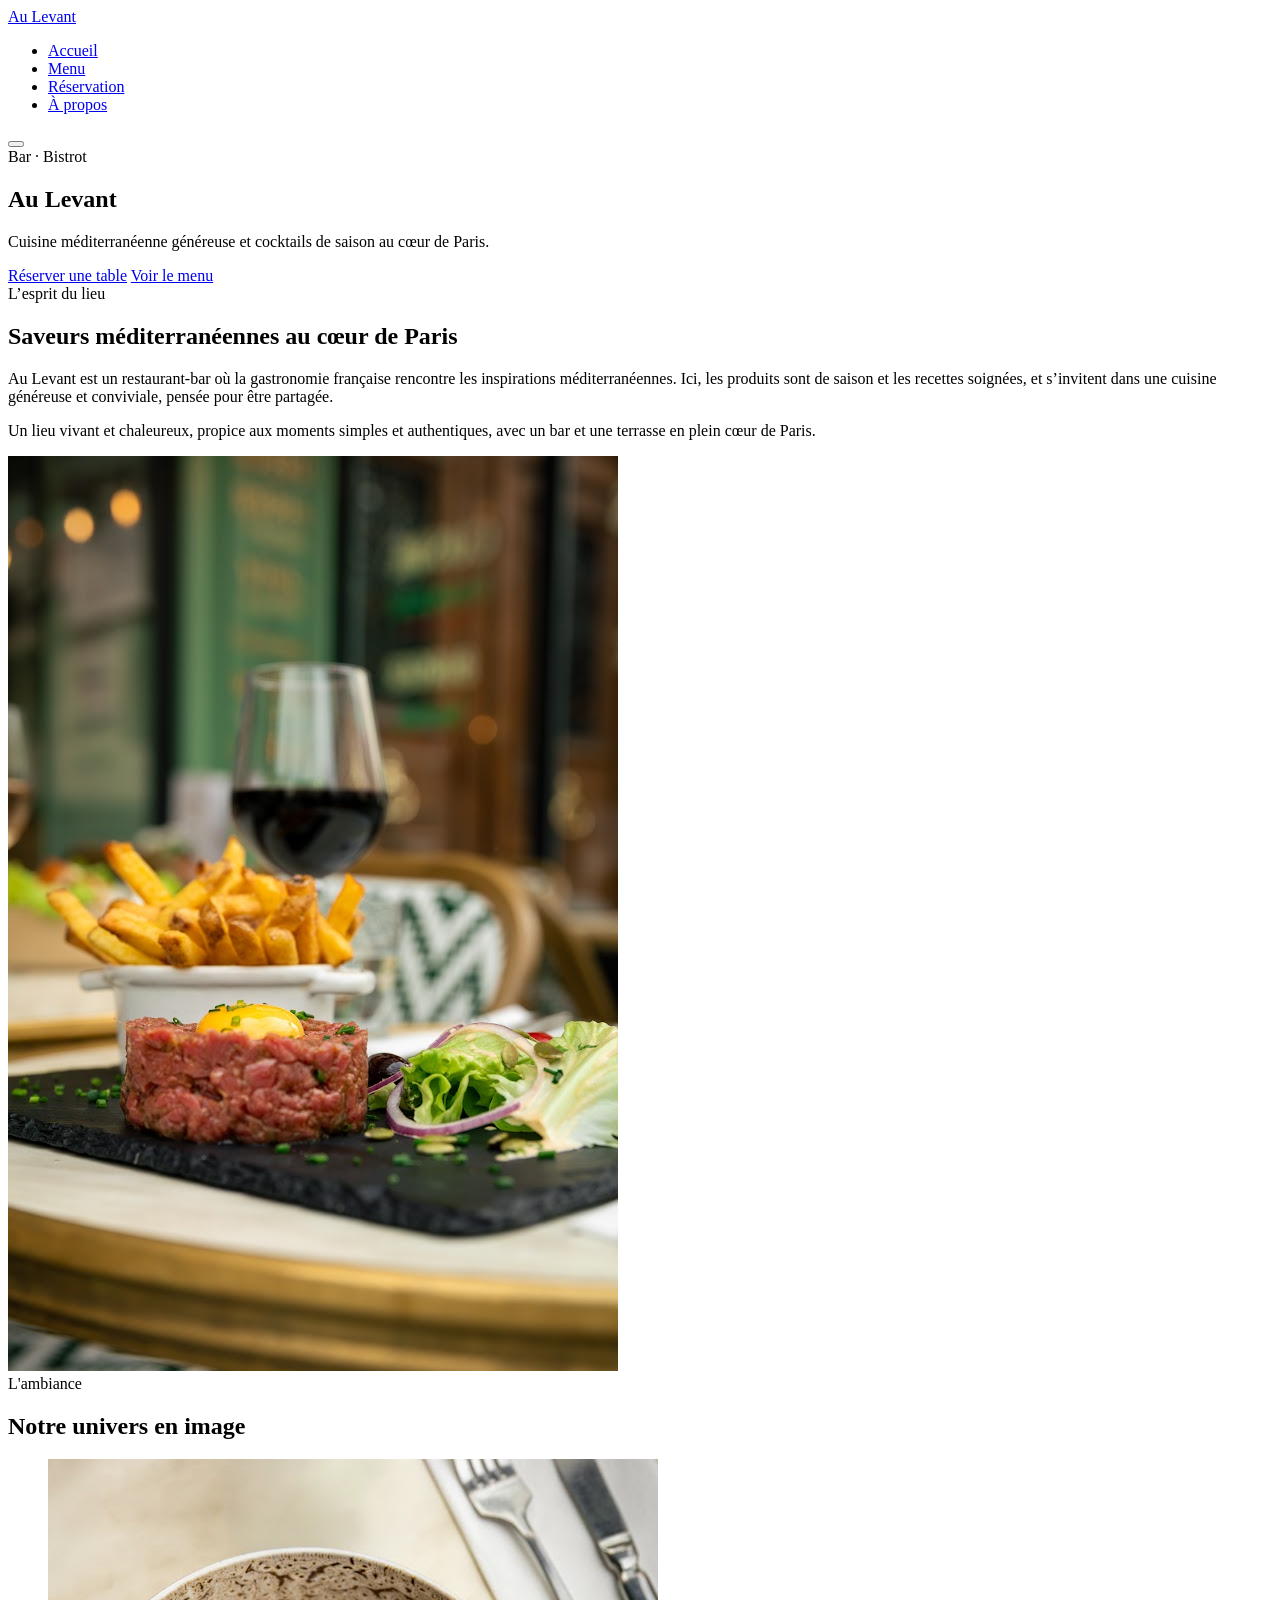
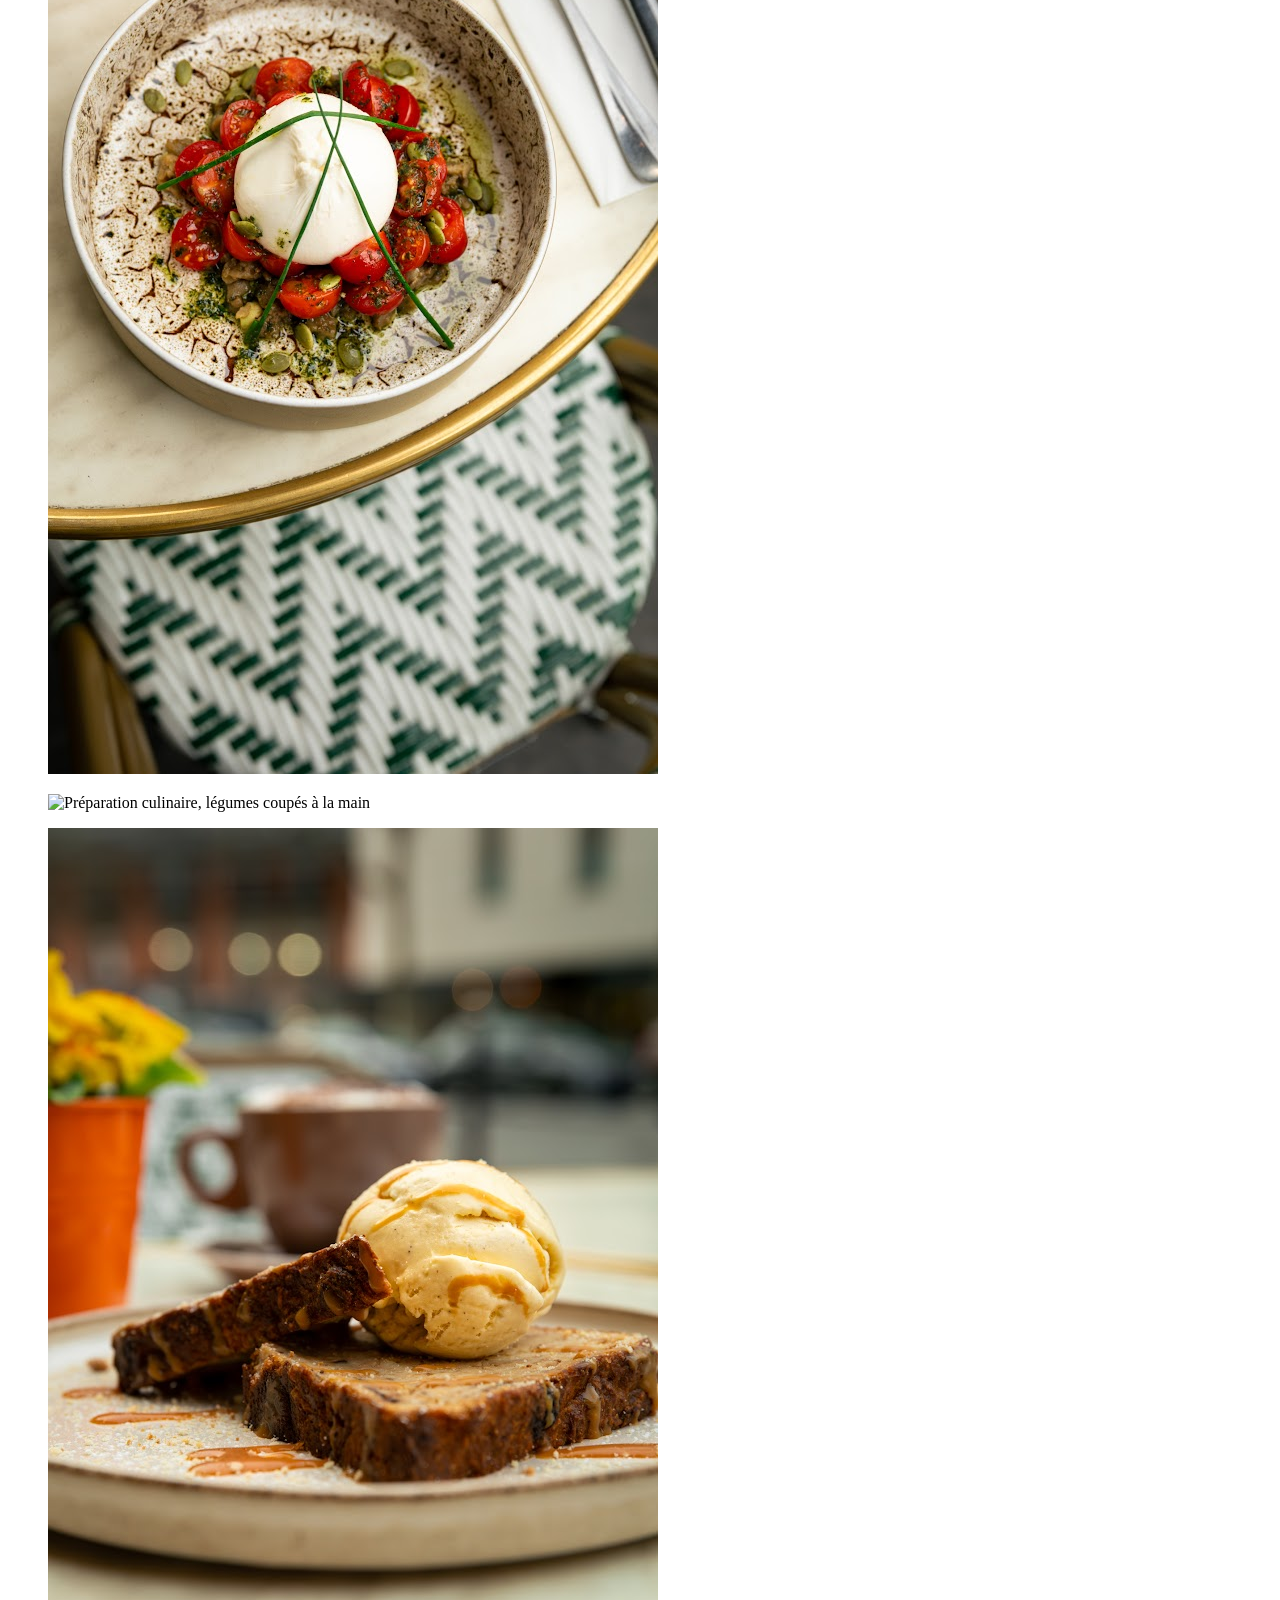
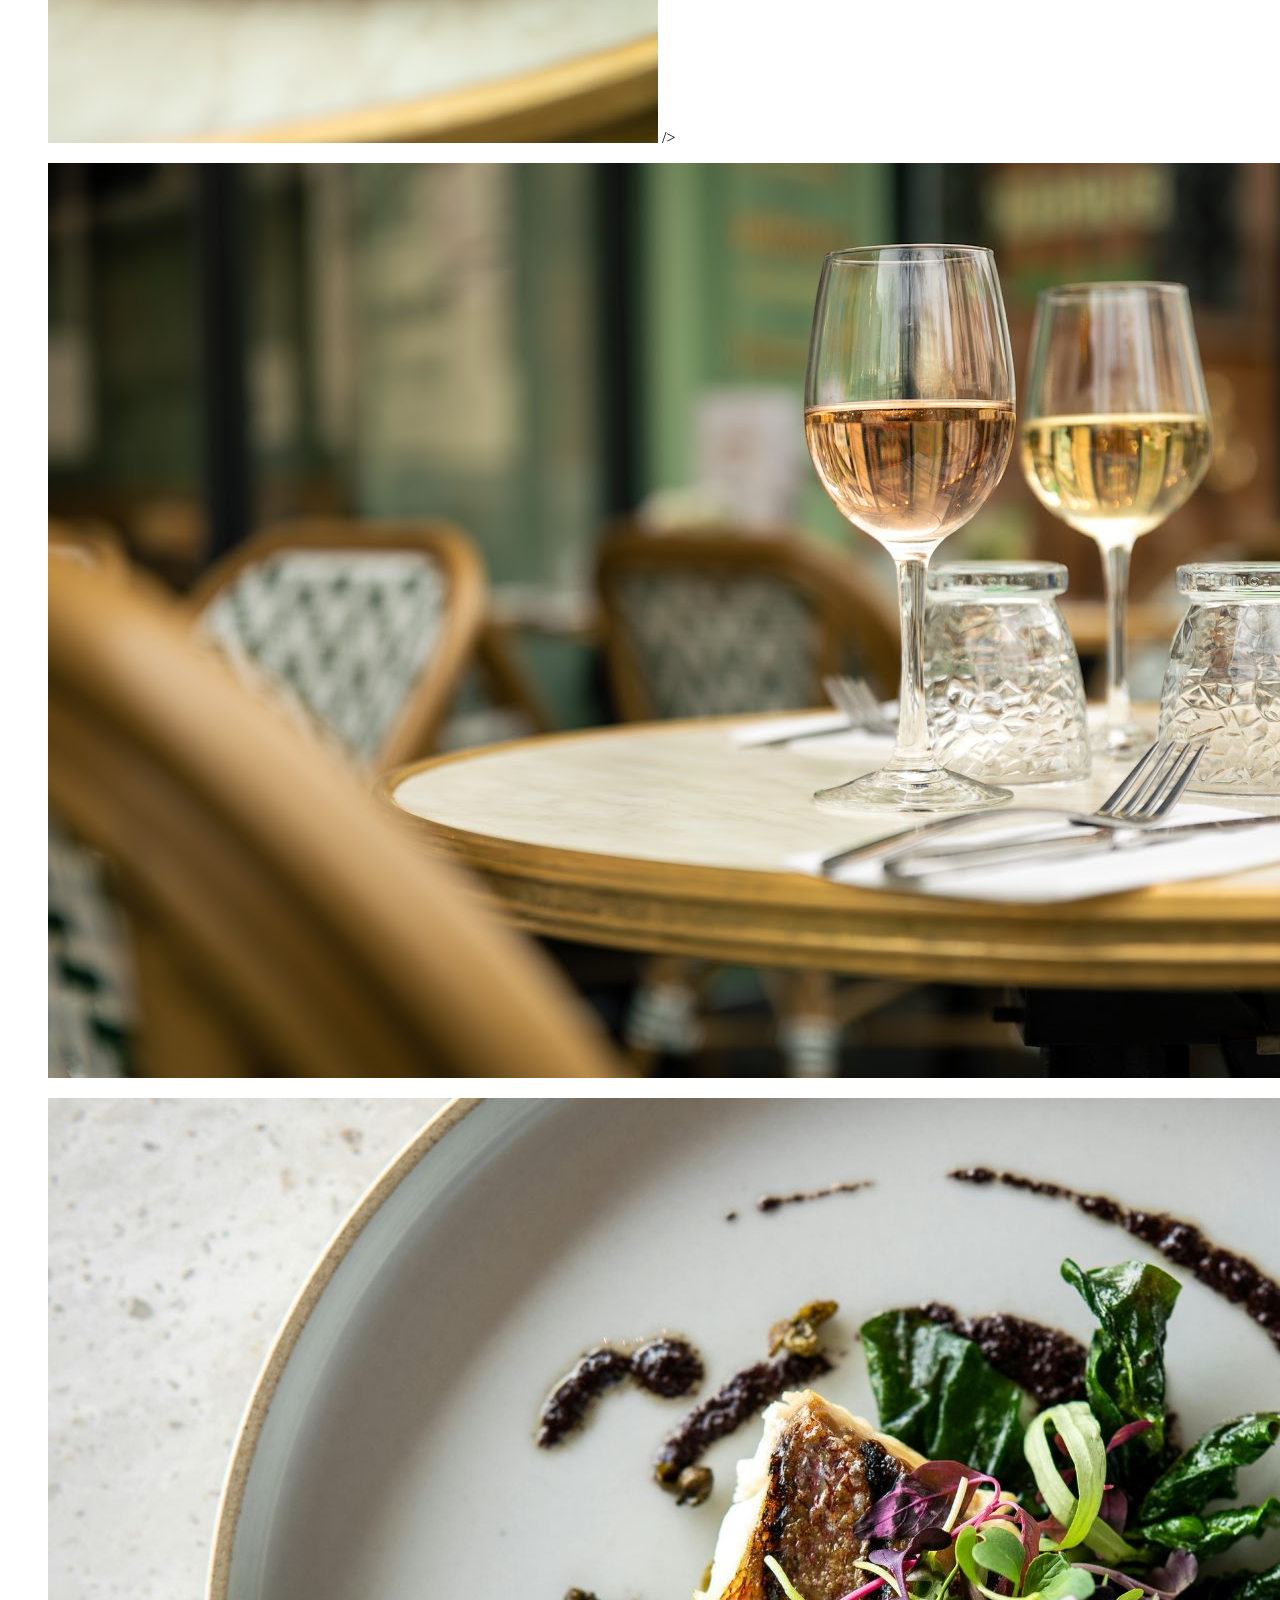
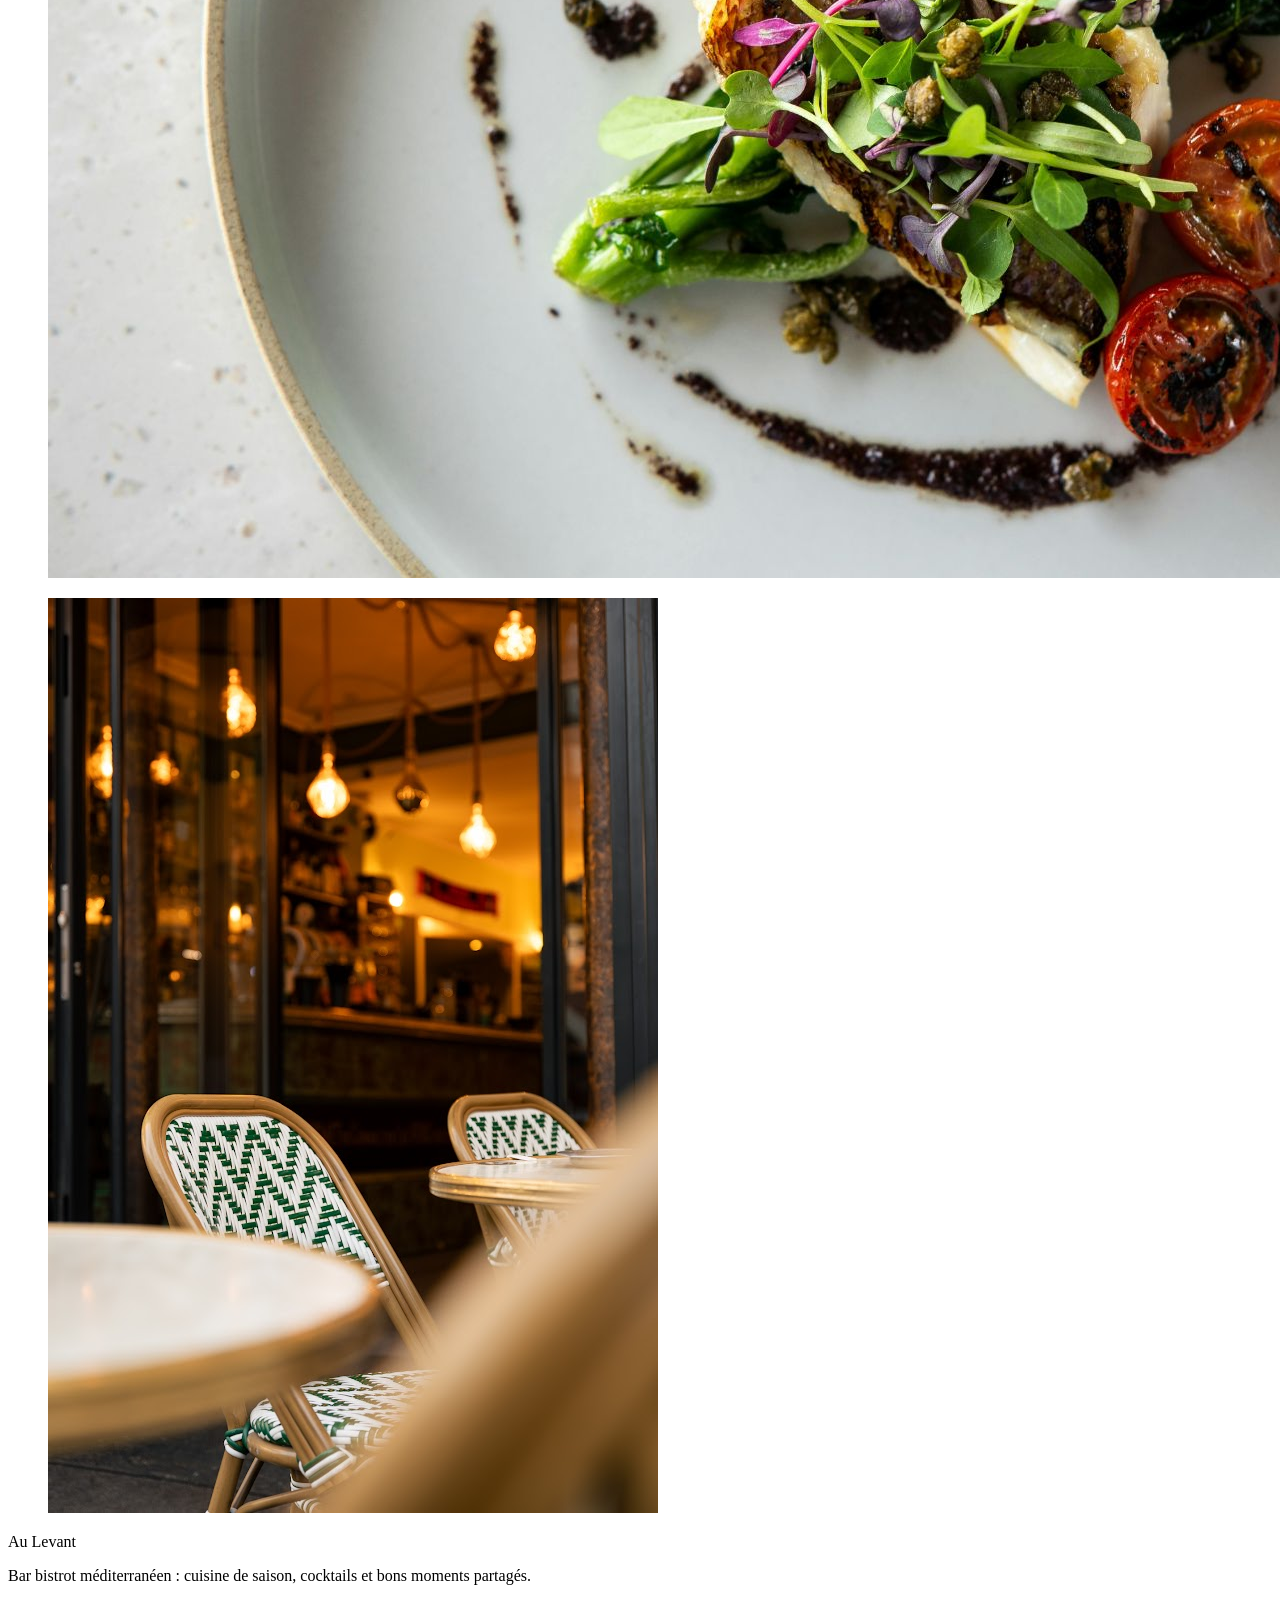
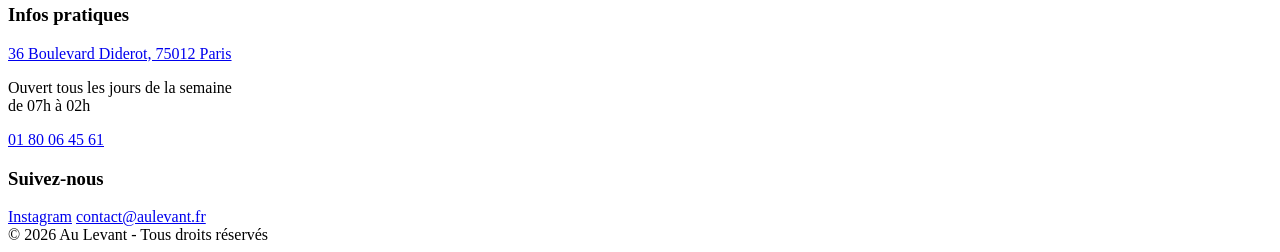
==== commit b66aff6b: "Fix HTML encoding issues in index.html" ====
--- a/index.html
+++ b/index.html
@@ -10,7 +10,7 @@
       href="https://fonts.googleapis.com/css2?family=Fraunces:opsz,wght@9..144,600;9..144,700&family=Inter:wght@400;500;600&display=swap"
       rel="stylesheet"
     />
-    <link rel="stylesheet" href="Style.css" />
+    <link rel="stylesheet" href="style.css" />
   </head>
 
   <body>
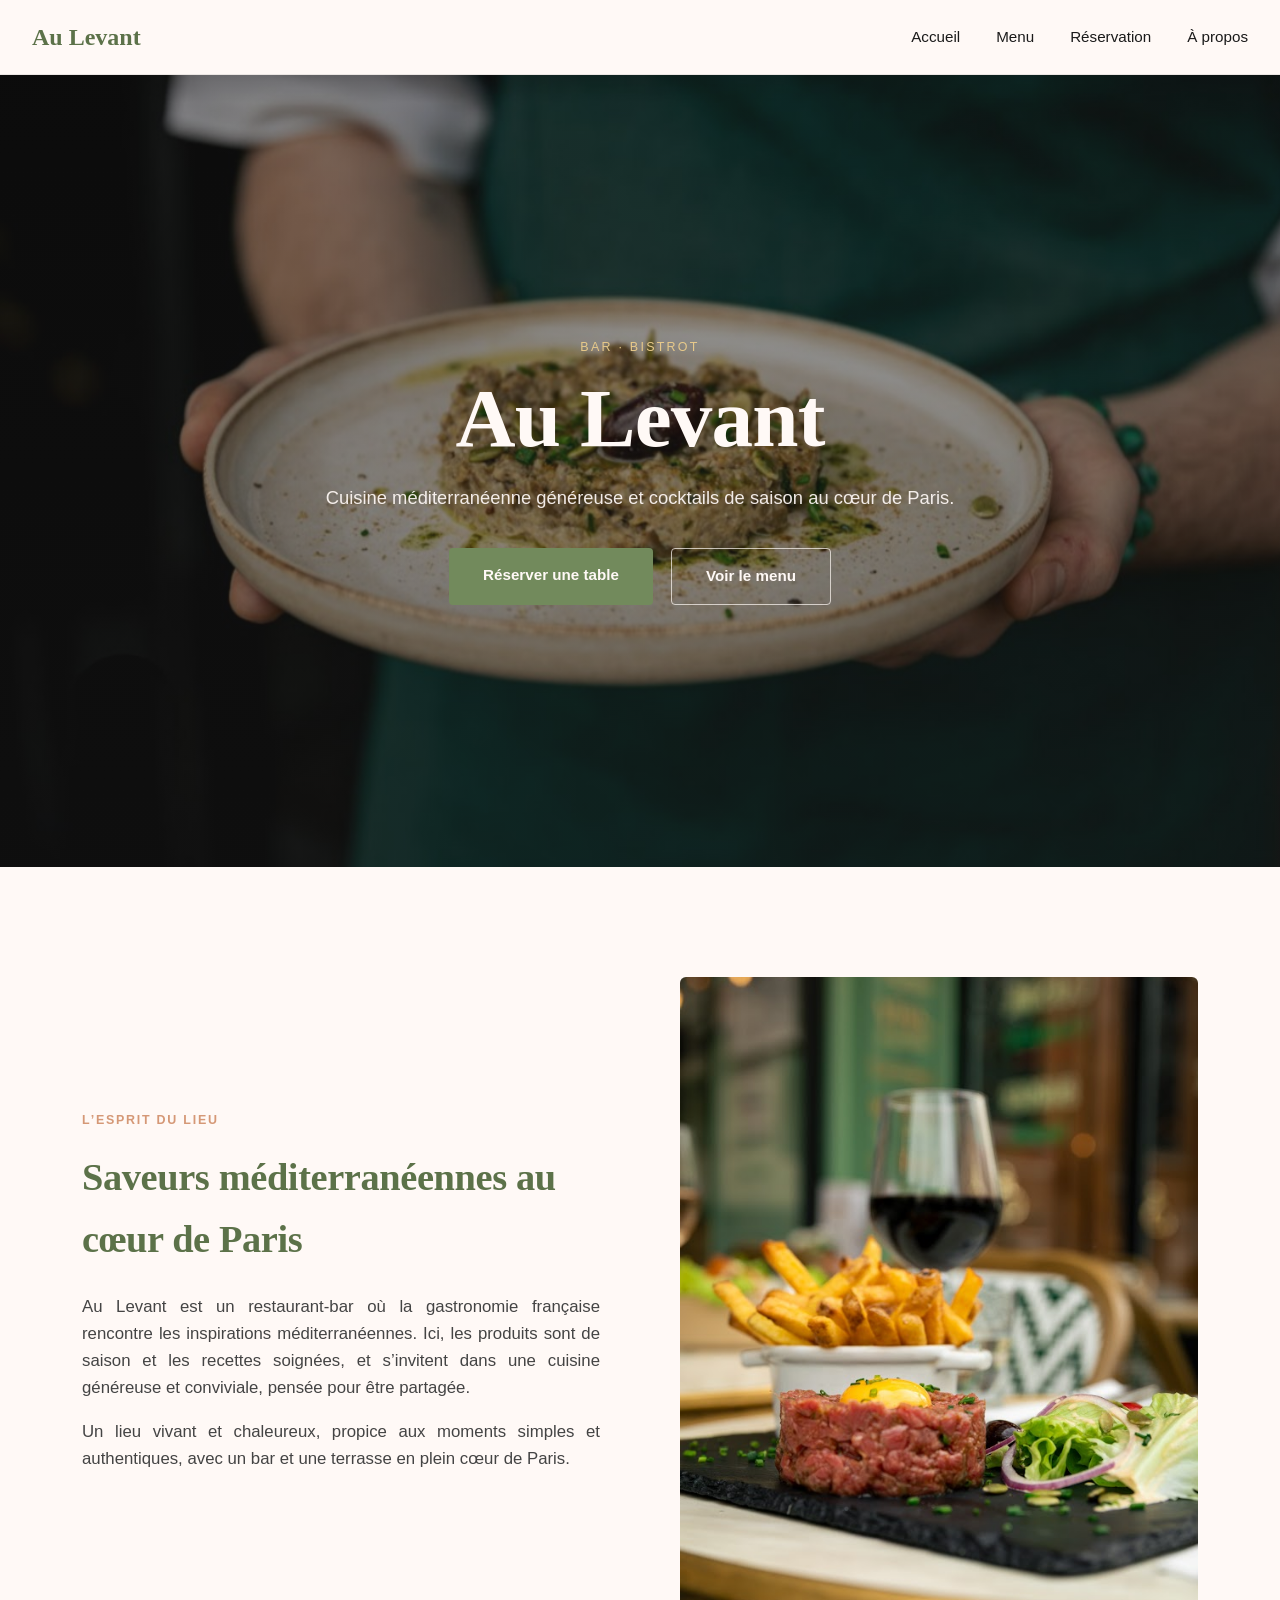
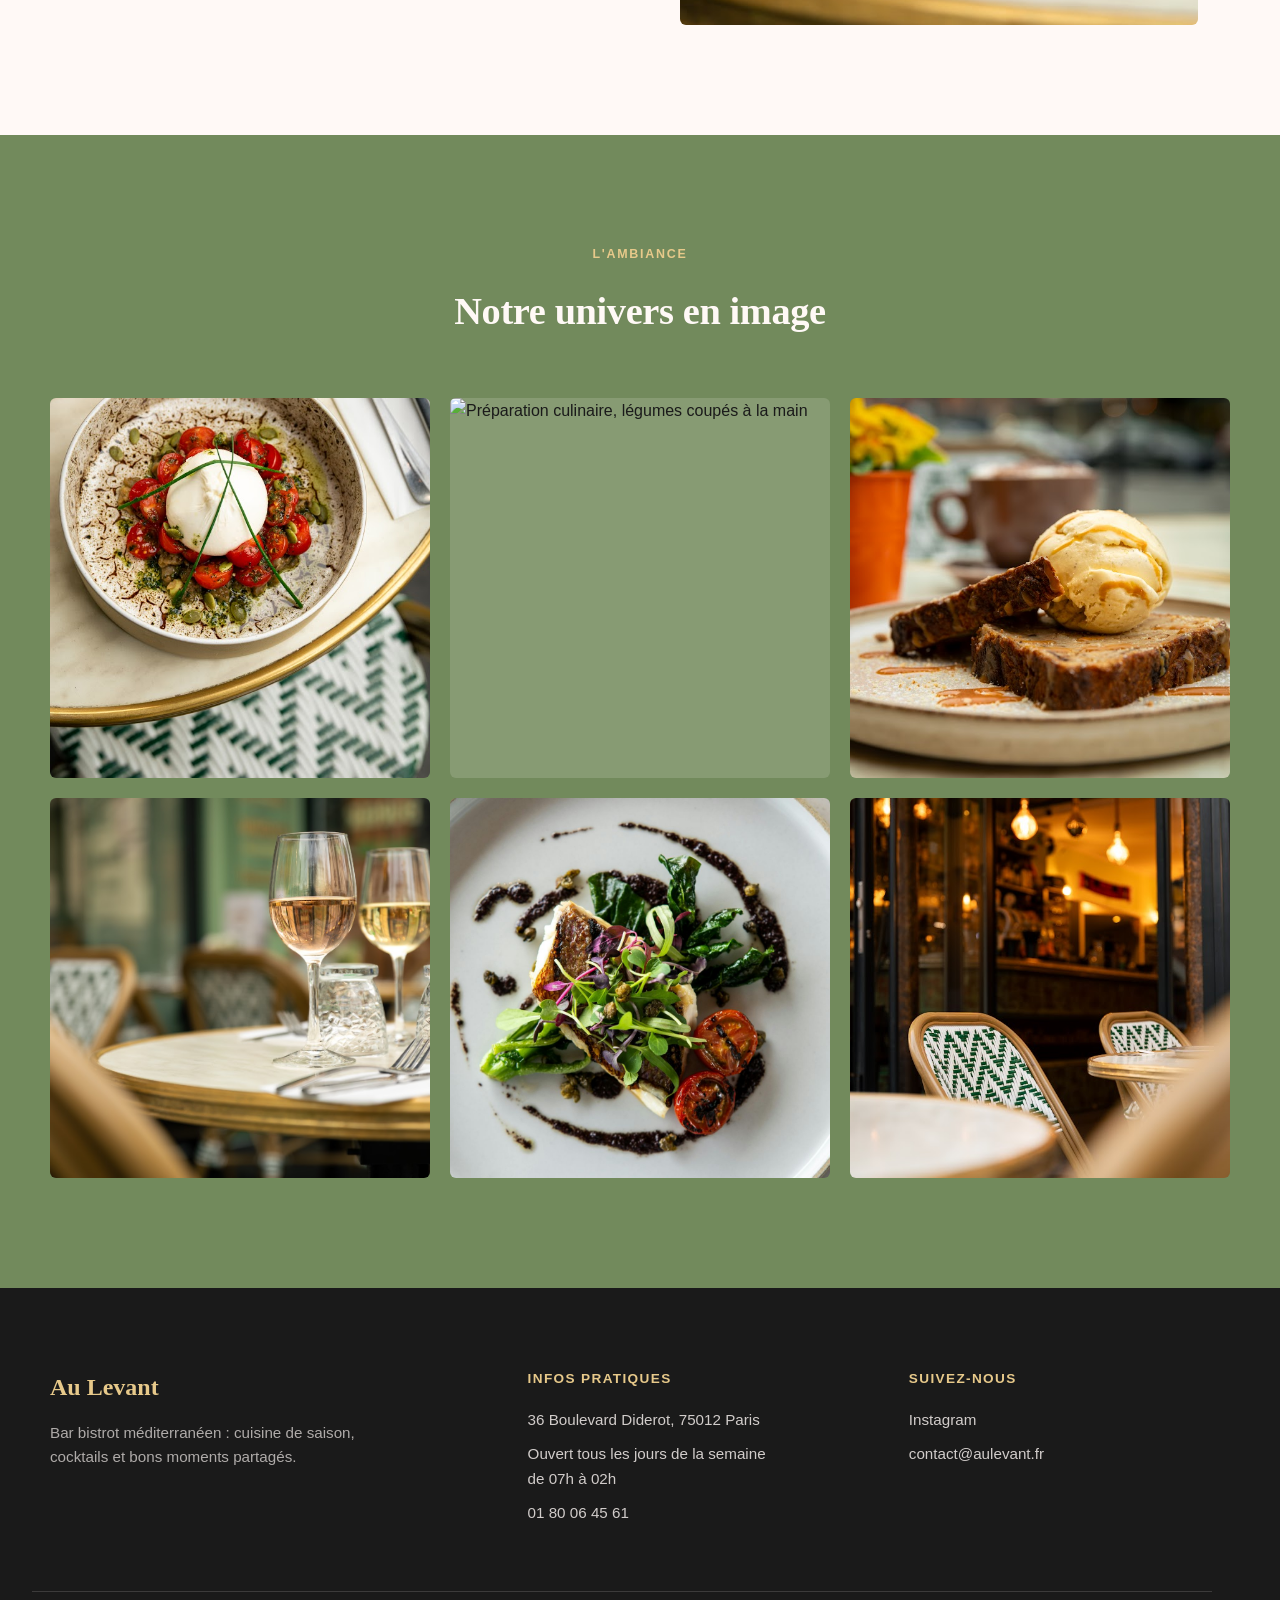
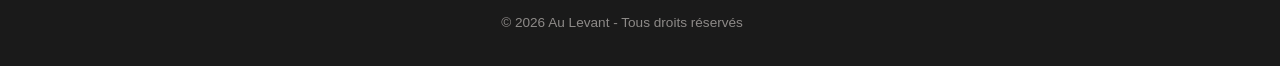
==== commit d5d638fc: "Add files via upload Add files to root for GitHub Pages" ====
--- a/index.html
+++ b/index.html
@@ -20,8 +20,8 @@
         <nav>
           <ul>
             <li><a href="#accueil">Accueil</a></li>
-            <li><a href="Menu.html">Menu</a></li>
-            <li><a href="Reservation.html">Réservation</a></li>
+            <li><a href="menu.html">Menu</a></li>
+            <li><a href="reservation.html">Réservation</a></li>
             <li><a href="apropos.html">À propos</a></li>
           </ul>
         </nav>
@@ -40,10 +40,10 @@
           Paris.
         </p>
         <div class="hero-buttons">
-          <a href="Reservation.html" class="btn btn-primary"
+          <a href="reservation.html" class="btn btn-primary"
             >Réserver une table</a
           >
-          <a href="Menu.html" class="btn btn-secondary">Voir le menu</a>
+          <a href="menu.html" class="btn btn-secondary">Voir le menu</a>
         </div>
       </div>
     </section>
--- a/style.css
+++ b/style.css
@@ -0,0 +1,1095 @@
+:root {
+  --blanc-rose: #FFF9F6;
+  --vert-sauge: #728a5c;
+  --vert-sauge-fonce: #5c7249;
+  --orange-grise: #d59876;
+  --noir: #1a1a1a;
+  --jaune-sable: #E7C98A;
+}
+
+* { margin: 0; padding: 0; box-sizing: border-box; }
+
+html { scroll-behavior: smooth; }
+
+body {
+  font-family: 'Inter', sans-serif;
+  color: var(--noir);
+  background: var(--blanc-rose);
+  line-height: 1.6;
+}
+
+h1, h2, h3, .titre-accent {
+  font-family: 'Fraunces', serif;
+  font-weight: 700;
+  letter-spacing: -0.01em;
+}
+
+a { text-decoration: none; color: inherit; }
+
+img { display: block; max-width: 100%; }
+
+/* ===== HEADER ===== */
+header {
+  position: sticky;
+  top: 0;
+  z-index: 100;
+  background: var(--blanc-rose);
+  border-bottom: 1px solid rgba(0,0,0,0.08);
+}
+
+.header-inner {
+  max-width: 1400px;
+  margin: 0 auto;
+  padding: 18px 32px;
+  display: flex;
+  flex-wrap: nowrap;
+  justify-content: space-between;
+  align-items: center;
+}
+
+.logo {
+  font-family: 'Fraunces', serif;
+  font-weight: 700;
+  font-size: 1.5rem;
+  color: var(--vert-sauge-fonce);
+  flex-shrink: 0;
+}
+
+nav ul {
+  list-style: none;
+  display: flex;
+  flex-wrap: nowrap;
+  gap: 36px;
+}
+
+nav a {
+  font-size: 0.95rem;
+  font-weight: 500;
+  position: relative;
+  padding-bottom: 4px;
+}
+
+nav a::after {
+  content: '';
+  position: absolute;
+  left: 0;
+  bottom: 0;
+  width: 0;
+  height: 2px;
+  background: var(--orange-grise);
+  transition: width 0.25s ease;
+}
+
+nav a:hover::after { width: 100%; }
+ 
+.nav-toggle {
+  display: none;
+  flex-direction: column;
+  gap: 5px;
+  background: none;
+  border: none;
+  cursor: pointer;
+  padding: 8px;
+}
+
+.nav-toggle span {
+  width: 24px;
+  height: 2px;
+  background: var(--noir);
+}
+
+/* ===== HERO ===== */
+.hero {
+  position: relative;
+  min-height: 88vh;
+  display: flex;
+  align-items: center;
+  justify-content: center;
+  text-align: center;
+  overflow: hidden;
+  background: linear-gradient(180deg, rgba(26,26,26,0.45), rgba(26,26,26,0.55)),
+              url('Images/Assiète\ hero.jpg') center/cover;
+}
+
+.hero-content {
+  position: relative;
+  color: var(--blanc-rose);
+  padding: 0 24px;
+  max-width: 720px;
+}
+
+.hero-eyebrow {
+  font-family: 'Inter', sans-serif;
+  text-transform: uppercase;
+  letter-spacing: 0.18em;
+  font-size: 0.78rem;
+  color: var(--jaune-sable);
+  margin-bottom: 18px;
+  display: block;
+}
+
+.hero h1 {
+  font-size: clamp(2.8rem, 7vw, 5.2rem);
+  line-height: 1.02;
+  margin-bottom: 22px;
+}
+ 
+.hero p {
+  font-size: 1.15rem;
+  color: rgba(255,249,246,0.92);
+  margin-bottom: 36px;
+}
+
+.hero-buttons {
+  display: flex;
+  gap: 18px;
+  justify-content: center;
+  flex-wrap: wrap;
+}
+ 
+.btn {
+  display: inline-block;
+  padding: 15px 34px;
+  border-radius: 4px;
+  font-family: 'Inter', sans-serif;
+  font-weight: 600;
+  font-size: 0.95rem;
+  transition: transform 0.2s ease, box-shadow 0.2s ease;
+}
+ 
+.btn-primary {
+  background: var(--vert-sauge);
+  color: var(--blanc-rose);
+}
+ 
+.btn-secondary {
+  background: transparent;
+  color: var(--blanc-rose);
+  border: 1.5px solid rgba(255,249,246,0.7);
+}
+ 
+.btn:hover {
+  transform: translateY(-2px);
+  box-shadow: 0 8px 20px rgba(0,0,0,0.2);
+}
+ 
+/* ===== PRESENTATION ===== */
+.presentation {
+  max-width: 1180px;
+  margin: 0 auto;
+  padding: 110px 32px;
+  display: grid;
+  grid-template-columns: 1fr 1fr;
+  gap: 80px;
+  align-items: center;
+}
+ 
+.presentation-text .surtitre {
+  color: var(--orange-grise);
+  font-weight: 600;
+  text-transform: uppercase;
+  letter-spacing: 0.14em;
+  font-size: 0.78rem;
+  margin-bottom: 16px;
+  display: block;
+}
+ 
+.presentation-text h2 {
+  font-size: 2.4rem;
+  margin-bottom: 24px;
+  color: var(--vert-sauge-fonce);
+}
+ 
+.presentation-text p {
+  font-size: 1.05rem;
+  color: #444;
+  margin-bottom: 18px;
+  text-align: justify;
+}
+ 
+.presentation-img {
+  border-radius: 6px;
+  overflow: hidden;
+  aspect-ratio: 4/5;
+}
+ 
+.presentation-img img {
+  width: 100%;
+  height: 100%;
+  object-fit: cover;
+}
+ 
+/* ===== GALERIE ===== */
+.galerie {
+  background: var(--vert-sauge);
+  padding: 110px 32px;
+}
+ 
+.galerie-header {
+  max-width: 1180px;
+  margin: 0 auto 56px;
+  text-align: center;
+  color: var(--blanc-rose);
+}
+ 
+.galerie-header .surtitre {
+  color: var(--jaune-sable);
+  font-weight: 600;
+  text-transform: uppercase;
+  letter-spacing: 0.14em;
+  font-size: 0.78rem;
+  margin-bottom: 16px;
+  display: block;
+}
+ 
+.galerie-header h2 { font-size: 2.4rem; }
+ 
+.galerie-grid {
+  max-width: 1180px;
+  margin: 0 auto;
+  display: grid;
+  grid-template-columns: repeat(3, 1fr);
+  gap: 20px;
+}
+ 
+.galerie-grid figure {
+  border-radius: 6px;
+  overflow: hidden;
+  aspect-ratio: 1/1;
+  background: rgba(255,249,246,0.15);
+}
+ 
+.galerie-grid img {
+  width: 100%;
+  height: 100%;
+  object-fit: cover;
+  transition: transform 0.4s ease;
+}
+ 
+.galerie-grid figure:hover img { transform: scale(1.06); }
+ 
+/* ===== FOOTER ===== */
+footer {
+  background: var(--noir);
+  color: var(--blanc-rose);
+  padding: 80px 32px 32px;
+}
+ 
+.footer-inner {
+  max-width: 1180px;
+  margin: 0 auto;
+  display: grid;
+  grid-template-columns: 1.3fr 1fr 1fr;
+  gap: 60px;
+  padding-bottom: 56px;
+}
+ 
+.footer-brand .logo { color: var(--jaune-sable); margin-bottom: 14px; }
+ 
+.footer-brand p {
+  color: rgba(255,249,246,0.65);
+  font-size: 0.95rem;
+  max-width: 320px;
+}
+ 
+.footer-col h3 {
+  font-family: 'Inter', sans-serif;
+  font-weight: 600;
+  font-size: 0.85rem;
+  text-transform: uppercase;
+  letter-spacing: 0.1em;
+  color: var(--jaune-sable);
+  margin-bottom: 18px;
+}
+ 
+.footer-col p, .footer-col a {
+  color: rgba(255,249,246,0.8);
+  font-size: 0.95rem;
+  display: block;
+  margin-bottom: 10px;
+}
+ 
+.footer-col a:hover { color: var(--jaune-sable); }
+ 
+.footer-social {
+  display: flex;
+  gap: 14px;
+  margin-top: 14px;
+}
+ 
+.footer-social a {
+  width: 38px;
+  height: 38px;
+  border-radius: 50%;
+  border: 1px solid rgba(255,249,246,0.3);
+  display: flex;
+  align-items: center;
+  justify-content: center;
+  font-size: 0.85rem;
+}
+
+.footer-bottom {
+  max-width: 1180px;
+  margin: 0;
+  border-top: 1px solid rgba(255,249,246,0.15);
+  padding-top: 20px;
+  font-size: 0.85rem;
+  color: rgba(255,249,246,0.5);
+  text-align: center;
+}
+ 
+ 
+/* ===== RESPONSIVE ===== */
+@media (max-width: 860px) {
+  nav ul { display: none; }
+  .nav-toggle { display: flex; }
+  .presentation { grid-template-columns: 1fr; gap: 40px; padding: 70px 24px; }
+  .galerie { padding: 70px 24px; }
+  .galerie-grid { grid-template-columns: repeat(2, 1fr); }
+  .footer-inner { grid-template-columns: 1fr; gap: 40px; }
+  .hero h1 { font-size: clamp(2.2rem, 9vw, 3.2rem); }
+
+  /* Menu mobile déroulant, activé par JavaScript via la classe .nav-open */
+  nav.nav-open ul {
+    display: flex;
+    flex-direction: column;
+    position: absolute;
+    top: 100%;
+    left: 0;
+    right: 0;
+    background: var(--blanc-rose);
+    padding: 24px 32px;
+    gap: 22px;
+    border-bottom: 1px solid rgba(0,0,0,0.08);
+    box-shadow: 0 12px 24px rgba(0,0,0,0.08);
+  }
+ 
+  header { position: sticky; }
+ 
+  .header-inner { position: relative; }
+ 
+  /* Transforme le hamburger en croix quand le menu est ouvert */
+  .nav-toggle.is-active span:nth-child(1) {
+    transform: translateY(7px) rotate(45deg);
+  }
+  .nav-toggle.is-active span:nth-child(2) {
+    opacity: 0;
+  }
+  .nav-toggle.is-active span:nth-child(3) {
+    transform: translateY(-7px) rotate(-45deg);
+  }
+ 
+  .nav-toggle span {
+    transition: transform 0.25s ease, opacity 0.25s ease;
+  }
+}
+ 
+@media (max-width: 480px) {
+  .galerie-grid { grid-template-columns: 1fr 1fr; gap: 12px; }
+  .hero-buttons { flex-direction: column; width: 100%; }
+  .btn { width: 100%; text-align: center; }
+}
+ 
+/* Accessibilité : focus visible */
+a:focus-visible, button:focus-visible {
+  outline: 2px solid var(--orange-grise);
+  outline-offset: 3px;
+}
+ 
+@media (prefers-reduced-motion: reduce) {
+  * { transition: none !important; }
+}
+
+/* ===== PAGE RESERVATION ===== */
+.reservation-hero {
+  background: var(--vert-sauge);
+  padding: 100px 32px 70px;
+  text-align: center;
+  color: var(--blanc-rose);
+}
+ 
+.reservation-hero-content {
+  max-width: 640px;
+  margin: 0 auto;
+}
+ 
+.reservation-hero-content .hero-eyebrow {
+  color: var(--jaune-sable);
+}
+ 
+.reservation-hero-content h1 {
+  font-size: clamp(2.4rem, 6vw, 3.6rem);
+  margin: 14px 0 18px;
+}
+ 
+.reservation-hero-content p {
+  font-size: 1.05rem;
+  color: rgba(255,249,246,0.9);
+}
+ 
+.reservation-options {
+  max-width: 680px;
+  margin: 0 auto;
+  padding: 90px 32px;
+}
+ 
+.reservation-form-wrap .surtitre {
+  color: var(--orange-grise);
+  font-weight: 600;
+  text-transform: uppercase;
+  letter-spacing: 0.14em;
+  font-size: 0.78rem;
+  margin-bottom: 14px;
+  display: block;
+}
+ 
+.reservation-form-wrap h2 {
+  font-size: 2rem;
+  margin-bottom: 28px;
+  color: var(--vert-sauge-fonce);
+}
+ 
+.form-row {
+  margin-bottom: 20px;
+}
+ 
+.form-row-split {
+  display: grid;
+  grid-template-columns: 1fr 1fr;
+  gap: 20px;
+}
+ 
+.form-row label {
+  display: block;
+  font-size: 0.9rem;
+  font-weight: 500;
+  margin-bottom: 8px;
+  color: var(--noir);
+}
+ 
+.form-row input,
+.form-row select,
+.form-row textarea {
+  width: 100%;
+  padding: 13px 16px;
+  border: 1px solid rgba(0,0,0,0.15);
+  border-radius: 5px;
+  font-family: 'Inter', sans-serif;
+  font-size: 0.95rem;
+  background: white;
+  color: var(--noir);
+}
+ 
+.form-row input:focus,
+.form-row select:focus,
+.form-row textarea:focus {
+  outline: none;
+  border-color: var(--vert-sauge);
+}
+ 
+.hidden-field { display: none; }
+ 
+.form-submit {
+  border: none;
+  cursor: pointer;
+  margin-top: 8px;
+}
+ 
+.form-result {
+  margin-top: 16px;
+  font-size: 0.92rem;
+  min-height: 1.2em;
+}
+ 
+.form-result-pending { color: #777; }
+.form-result-success { color: var(--vert-sauge-fonce); font-weight: 500; }
+.form-result-error { color: #b04a3a; font-weight: 500; }
+
+.reservation-image-section {
+  padding: 0px 20px 80px;
+}
+
+.reservation-image {
+  width: 85%;
+  max-width: 1000px;
+  margin: 0 auto;
+  overflow: hidden;
+  border-radius: 15px;
+}
+
+.reservation-image img {
+  width: 100%;
+  height: auto;
+  display: block;
+}
+
+.reservation-caption {
+  text-align: center;
+  max-width: 680px;
+  margin: 0 auto;
+  padding: 40px 32px;
+  font-size: 1.05rem;
+  color: #444;
+  line-height: 1.7;
+  font-style: italic;
+}
+ 
+@media (max-width: 860px) {
+  .reservation-options {
+    padding: 60px 24px;
+  }
+  .form-row-split {
+    grid-template-columns: 1fr;
+    gap: 0;
+  }
+}
+ 
+/* ===== PAGE A PROPOS ===== */
+.apropos-hero {
+  background: var(--vert-sauge);
+  padding: 100px 32px 70px;
+  text-align: center;
+  color: var(--blanc-rose);
+}
+ 
+.apropos-hero-content {
+  max-width: 780px;
+  margin: 0 auto;
+}
+ 
+.apropos-hero-content .hero-eyebrow {
+  color: var(--jaune-sable);
+}
+ 
+.apropos-hero-content h1 {
+  font-size: clamp(2.2rem, 5.5vw, 3.4rem);
+  margin-top: 14px;
+  line-height: 1.15;
+}
+ 
+.apropos-bloc {
+  max-width: 1400px;
+  margin: 0 auto;
+  padding: 90px 32px;
+  display: grid;
+  grid-template-columns: 1fr 1fr;
+  gap: 70px;
+  align-items: center;
+}
+ 
+.apropos-bloc-inverse .apropos-img {
+  order: 2;
+}
+ 
+.apropos-bloc-inverse .apropos-text {
+  order: 1;
+}
+ 
+.apropos-img {
+  border-radius: 8px;
+  overflow: hidden;
+  aspect-ratio: 4/3;
+}
+ 
+.apropos-img img {
+  width: 100%;
+  height: 100%;
+  object-fit: cover;
+}
+ 
+.apropos-text .surtitre {
+  color: var(--orange-grise);
+  font-weight: 600;
+  text-transform: uppercase;
+  letter-spacing: 0.14em;
+  font-size: 0.78rem;
+  margin-bottom: 14px;
+  display: block;
+}
+ 
+.apropos-text h2 {
+  font-size: 2.1rem;
+  margin-bottom: 22px;
+  color: var(--vert-sauge-fonce);
+}
+ 
+.apropos-text p {
+  font-size: 1.02rem;
+  color: #444;
+  margin-bottom: 16px;
+  text-align: justify;
+  max-width: 15cm;
+}
+ 
+.apropos-valeurs {
+  background: var(--jaune-sable);
+  padding: 100px 32px;
+}
+ 
+.apropos-valeurs-header {
+  max-width: 1400px;
+  margin: 0 auto 50px;
+  text-align: center;
+}
+ 
+.apropos-valeurs-header .surtitre {
+  color: var(--vert-sauge-fonce);
+  font-weight: 600;
+  text-transform: uppercase;
+  letter-spacing: 0.14em;
+  font-size: 0.78rem;
+  margin-bottom: 14px;
+  display: block;
+}
+ 
+.apropos-valeurs-header h2 {
+  font-size: 2.2rem;
+  color: var(--noir);
+}
+ 
+.apropos-valeurs-grid {
+  max-width: 1100px;
+  margin: 0 auto;
+  display: grid;
+  grid-template-columns: repeat(3, 1fr);
+  gap: 32px;
+}
+ 
+.valeur-card {
+  background: var(--blanc-rose);
+  border-radius: 8px;
+  padding: 36px 28px;
+  text-align: center;
+}
+ 
+.valeur-card h3 {
+  font-size: 1.25rem;
+  margin-bottom: 12px;
+  color: var(--vert-sauge-fonce);
+}
+ 
+.valeur-card p {
+  color: #555;
+  font-size: 0.95rem;
+}
+ 
+.apropos-cta {
+  max-width: 680px;
+  margin: 0 auto;
+  padding: 100px 32px;
+  text-align: center;
+}
+ 
+.apropos-cta h2 {
+  font-size: 2.2rem;
+  color: var(--vert-sauge-fonce);
+  margin-bottom: 16px;
+}
+ 
+.apropos-cta p {
+  color: #555;
+  font-size: 1.05rem;
+  margin-bottom: 32px;
+}
+ 
+@media (max-width: 860px) {
+  .apropos-bloc {
+    grid-template-columns: 1fr;
+    gap: 32px;
+    padding: 60px 24px;
+  }
+  .apropos-bloc-inverse .apropos-img,
+  .apropos-bloc-inverse .apropos-text {
+    order: initial;
+  }
+  .apropos-valeurs { padding: 70px 24px; }
+  .apropos-valeurs-grid { grid-template-columns: 1fr; gap: 20px; }
+  .apropos-cta { padding: 70px 24px; }
+}
+
+/* ===== PAGE MENU ===== */
+.menu-hero {
+  background: linear-gradient(180deg, rgba(26,26,26,0.5), rgba(26,26,26,0.6)),
+              url('Images/Assiète\ d\'escargots\ 2.jpg') center/cover;
+  padding: 120px 32px 80px;
+  text-align: center;
+  color: var(--blanc-rose);
+  min-height: 40vh;
+  display: flex;
+  align-items: center;
+  justify-content: center;
+}
+ 
+.menu-hero-content {
+  max-width: 640px;
+}
+ 
+.menu-hero-content .hero-eyebrow { color: var(--jaune-sable); }
+ 
+.menu-hero-content h1 {
+  font-size: clamp(2.4rem, 6vw, 4rem);
+  margin: 14px 0 18px;
+}
+ 
+.menu-hero-content p {
+  font-size: 1.05rem;
+  color: rgba(255,249,246,0.9);
+}
+ 
+/* Navigation sections */
+.menu-nav {
+  position: sticky;
+  top: 57px;
+  z-index: 90;
+  background: var(--blanc-rose);
+  border-bottom: 1px solid rgba(0,0,0,0.08);
+}
+ 
+.menu-nav-inner {
+  max-width: 1400px;
+  margin: 0 auto;
+  padding: 0 32px;
+  display: flex;
+  gap: 0;
+  overflow-x: auto;
+  scrollbar-width: none;
+}
+ 
+.menu-nav-inner::-webkit-scrollbar { display: none; }
+ 
+.menu-nav-link {
+  padding: 18px 24px;
+  font-size: 0.9rem;
+  font-weight: 500;
+  white-space: nowrap;
+  border-bottom: 2px solid transparent;
+  transition: color 0.2s, border-color 0.2s;
+}
+ 
+.menu-nav-link:hover { color: var(--vert-sauge); }
+.menu-nav-link.active {
+  color: var(--vert-sauge-fonce);
+  border-bottom-color: var(--vert-sauge);
+}
+ 
+/* Sections menu */
+.menu-section { padding: 80px 0; }
+.menu-section-alt { background: #f7f4ef; }
+ 
+.menu-section-inner {
+  max-width: 860px;
+  margin: 0 auto;
+  padding: 0 32px;
+}
+ 
+.menu-section-header {
+  text-align: center;
+  margin-bottom: 48px;
+}
+ 
+.menu-section-header .surtitre {
+  color: var(--orange-grise);
+  font-weight: 600;
+  text-transform: uppercase;
+  letter-spacing: 0.14em;
+  font-size: 0.78rem;
+  margin-bottom: 12px;
+  display: block;
+}
+ 
+.menu-section-header h2 {
+  font-size: 2.2rem;
+  color: var(--vert-sauge-fonce);
+}
+ 
+/* Photo banner */
+.menu-photo-banner {
+  border-radius: 8px;
+  overflow: hidden;
+  aspect-ratio: 21/6;
+  margin-bottom: 48px;
+}
+ 
+.menu-photo-banner img {
+  width: 100%;
+  height: 100%;
+  object-fit: cover;
+}
+ 
+/* Formules */
+.menu-grid-formules {
+  display: grid;
+  grid-template-columns: repeat(2, 1fr);
+  gap: 24px;
+}
+ 
+.formule-card {
+  background: white;
+  border-radius: 8px;
+  padding: 28px 24px;
+  border: 1px solid rgba(0,0,0,0.07);
+  text-align: center;
+}
+ 
+.formule-card h3 {
+  font-size: 1.15rem;
+  color: var(--vert-sauge-fonce);
+  margin-bottom: 10px;
+}
+ 
+.formule-card ul {
+  list-style: none;
+  margin-bottom: 12px;
+}
+ 
+.formule-card ul li {
+  font-size: 0.92rem;
+  color: #555;
+  padding: 3px 0;
+}
+ 
+.formule-card ul li::before {
+  content: "- ";
+  color: var(--orange-grise);
+}
+ 
+.formule-card p { font-size: 0.92rem; color: #555; }
+ 
+.formule-prix {
+  font-family: 'Fraunces', serif;
+  font-size: 1.4rem !important;
+  color: var(--vert-sauge-fonce) !important;
+  margin-top: 14px !important;
+}
+ 
+.formule-desc {
+  font-size: 0.82rem !important;
+  color: var(--orange-grise) !important;
+  font-weight: 600;
+  text-transform: uppercase;
+  letter-spacing: 0.08em;
+  margin-bottom: 8px !important;
+  margin-top: 15px !important;
+}
+
+.formule-link {
+  display: inline-block;
+  margin-top: 60px;
+  padding: 8px 14px;
+  background: var(--jaune-sable);
+  color: var(--noir);
+  border-radius: 5px;
+  font-size: 0.85rem;
+  font-weight: 600;
+  border: 1px solid rgba(0,0,0,0.1);
+}
+
+#formules {
+  text-align: center;
+}
+ 
+.formule-tag {
+  font-family: 'Inter', sans-serif;
+  font-size: 0.72rem;
+  font-weight: 600;
+  background: var(--jaune-sable);
+  color: var(--noir);
+  padding: 2px 8px;
+  border-radius: 20px;
+  vertical-align: middle;
+}
+ 
+/* Accordéons */
+.accordeons { display: flex; flex-direction: column; gap: 2px; }
+ 
+.accordeon {
+  border-radius: 6px;
+  overflow: hidden;
+  border: 1px solid rgba(0,0,0,0.08);
+}
+ 
+.accordeon-btn {
+  width: 100%;
+  display: flex;
+  justify-content: space-between;
+  align-items: center;
+  padding: 18px 22px;
+  background: white;
+  border: none;
+  cursor: pointer;
+  font-family: 'Fraunces', serif;
+  font-size: 1.05rem;
+  font-weight: 600;
+  color: var(--vert-sauge-fonce);
+  text-align: left;
+  transition: background 0.2s;
+}
+ 
+.accordeon-btn:hover { background: #faf8f4; }
+.accordeon-btn[aria-expanded="true"] { background: var(--vert-sauge); color: var(--blanc-rose); }
+ 
+.accordeon-icon {
+  font-size: 1.3rem;
+  font-family: 'Inter', sans-serif;
+  font-weight: 400;
+  line-height: 1;
+  transition: transform 0.2s;
+}
+ 
+.accordeon-content {
+  padding: 24px 22px;
+  background: white;
+}
+ 
+/* Liste plats */
+.plat-list { display: flex; flex-direction: column; gap: 0; }
+ 
+.plat {
+  display: flex;
+  justify-content: space-between;
+  align-items: baseline;
+  gap: 16px;
+  padding: 10px 0;
+  border-bottom: 1px dashed rgba(0,0,0,0.08);
+}
+ 
+.plat:last-child { border-bottom: none; }
+ 
+.plat-nom {
+  font-size: 0.95rem;
+  color: var(--noir);
+  flex: 1;
+}
+ 
+.plat-sous {
+  display: block;
+  font-size: 0.82rem;
+  color: #888;
+  font-weight: 400;
+  margin-top: 2px;
+}
+
+.sous-plat {
+  padding-left: 20px;
+}
+
+.sous-plat .plat-nom::before {
+  content: "- ";
+  color: var(--orange-grise);
+}
+
+.sous-plat .plat-nom {
+  font-size: 0.82rem; 
+  font-weight: 400;
+}
+
+.plat-quantite {
+  font-size: 0.82rem;
+  color: #888;
+  font-weight: 400;
+  display: inline;
+  margin-left: 4px;
+}
+ 
+.plat-prix {
+  font-size: 0.95rem;
+  font-weight: 600;
+  color: var(--vert-sauge-fonce);
+  white-space: nowrap;
+}
+ 
+.plat-desc { justify-content: flex-start; }
+ 
+.menu-sous-titre {
+  font-family: 'Fraunces', serif;
+  font-size: 1rem;
+  font-weight: 600;
+  color: var(--orange-grise);
+  margin: 22px 0 10px;
+}
+ 
+.menu-sous-titre .plat-sous { display: inline; margin-left: 6px; }
+
+/* ===== BREAKFAST CENTRÉ ===== */
+
+.breakfast-section .breakfast-item {
+  flex-direction: column;
+  justify-content: center;
+  align-items: center;
+  text-align: center;
+  gap: 15px;
+}
+
+.breakfast-section .plat-nom {
+  line-height: 2;
+}
+
+.breakfast-section .plat-prix {
+  margin-top: 5px;
+}
+ 
+/* Happy Hours */
+.happy-hours {
+  background: var(--vert-sauge);
+  padding: 80px 32px;
+  color: var(--blanc-rose);
+}
+ 
+.happy-hours-inner {
+  max-width: 860px;
+  margin: 0 auto;
+}
+ 
+.happy-hours .surtitre { color: var(--jaune-sable); font-weight: 600; text-transform: uppercase; letter-spacing: 0.14em; font-size: 0.78rem; margin-bottom: 12px; display: block; }
+ 
+.happy-hours h2 { font-size: 2.2rem; margin-bottom: 40px; }
+ 
+.happy-grid {
+  display: grid;
+  grid-template-columns: 1fr 1fr;
+  gap: 24px;
+}
+ 
+.happy-card {
+  background: rgba(255,249,246,0.12);
+  border-radius: 8px;
+  padding: 28px 24px;
+}
+ 
+.happy-card h3 {
+  font-size: 1.1rem;
+  margin-bottom: 18px;
+  color: var(--jaune-sable);
+}
+ 
+.happy-card .plat { border-bottom-color: rgba(255,249,246,0.15); }
+.happy-card .plat-nom { color: var(--blanc-rose); }
+.happy-card .plat-prix { color: var(--jaune-sable); }
+ 
+/* Mention légale */
+.mention-legale {
+  text-align: center;
+  font-size: 0.8rem;
+  color: #999;
+  padding: 20px 32px;
+  background: var(--blanc-rose);
+}
+ 
+@media (max-width: 860px) {
+  .menu-grid-formules { grid-template-columns: 1fr; }
+  .happy-grid { grid-template-columns: 1fr; }
+  .menu-section { padding: 60px 0; }
+  .menu-section-inner { padding: 0 20px; }
+  .menu-nav-link { padding: 16px 16px; font-size: 0.85rem; }
+  .menu-photo-banner { aspect-ratio: 16/6; }
+}
+
+/* Accessibilité : focus visible */
+a:focus-visible, button:focus-visible {
+  outline: 2px solid var(--orange-grise);
+  outline-offset: 3px;
+}
+ 
+@media (prefers-reduced-motion: reduce) {
+  * { transition: none !important; }
+}
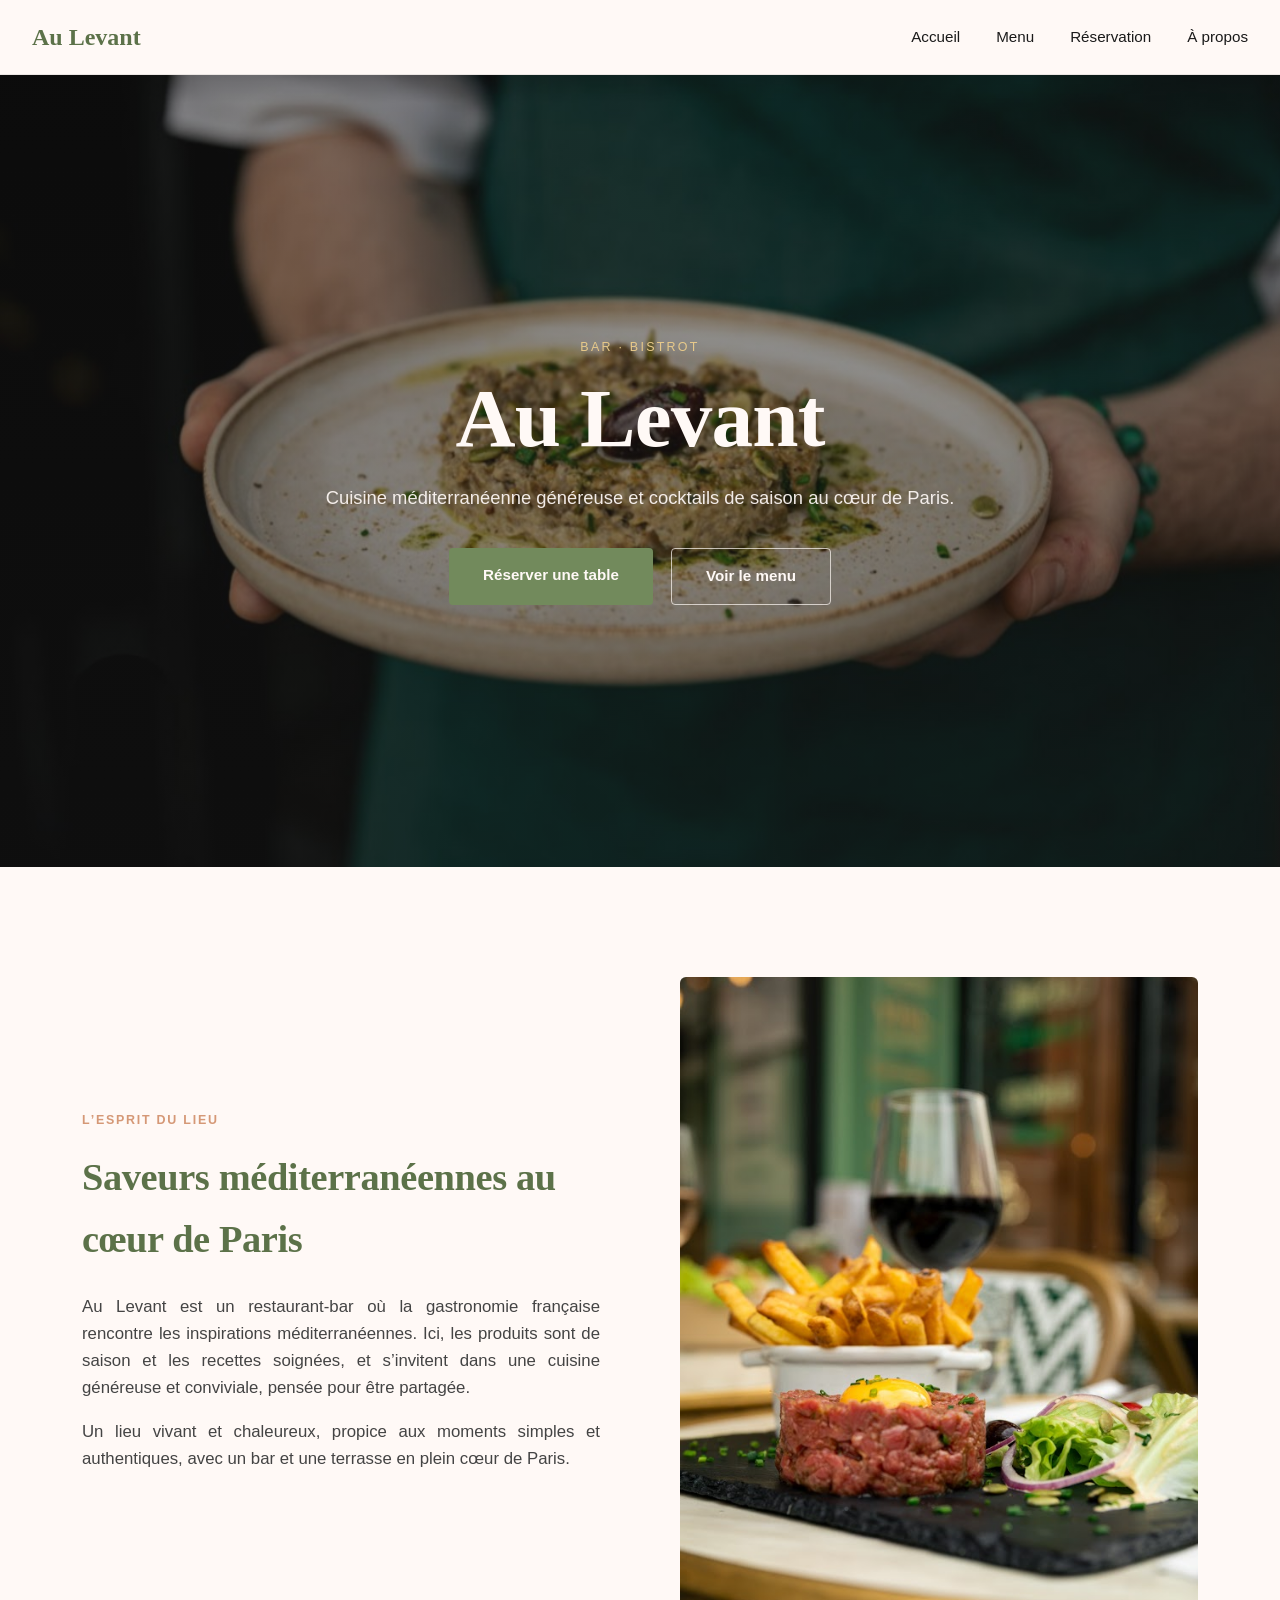
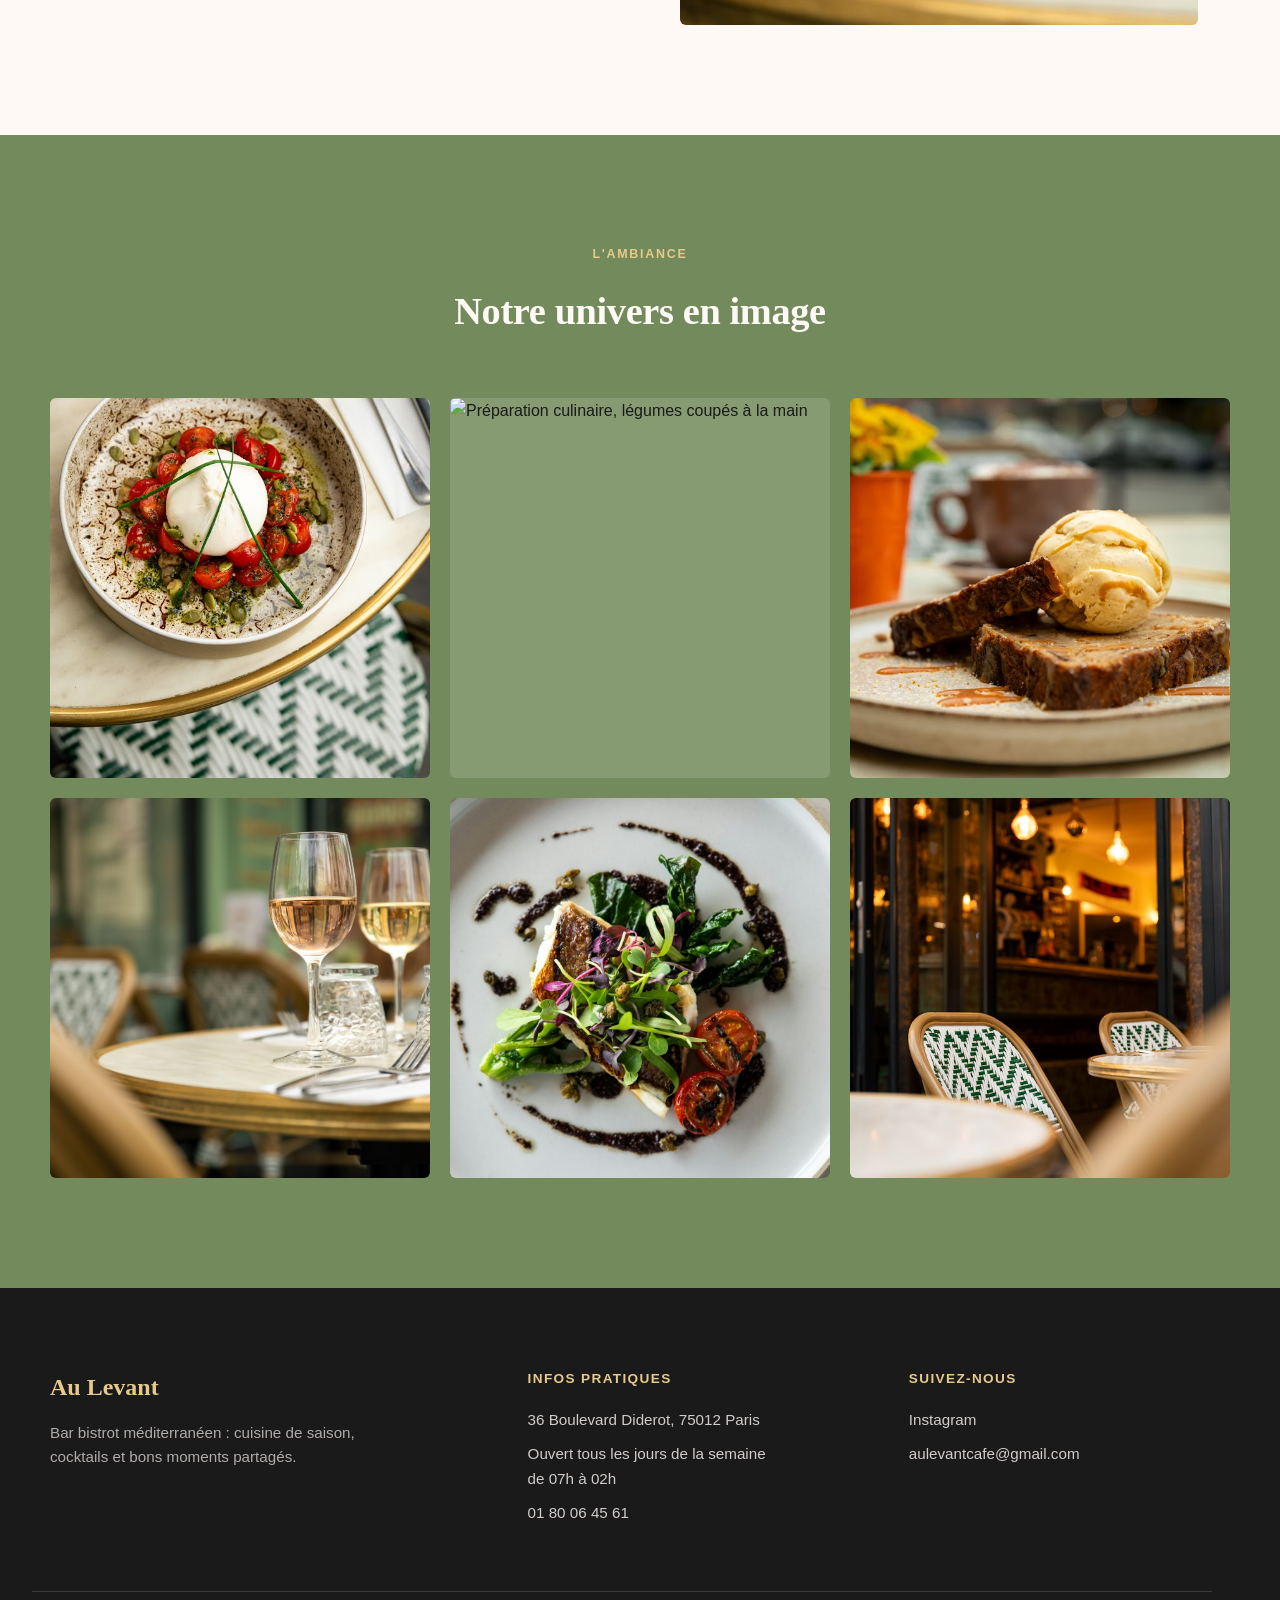
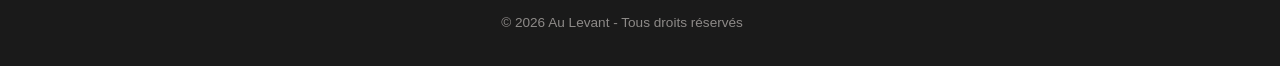
==== commit 440e80b0: "Update index.html Correction du mail de contact" ====
--- a/index.html
+++ b/index.html
@@ -145,7 +145,7 @@
             rel="noopener"
             >Instagram</a
           >
-          <a href="mailto:contact@aulevant.fr">contact@aulevant.fr</a>
+          <a href="mailto:aulevantcafe@gmail.com">aulevantcafe@gmail.com</a>
         </div>
       </div>
       <div class="footer-bottom">© 2026 Au Levant - Tous droits réservés</div>
